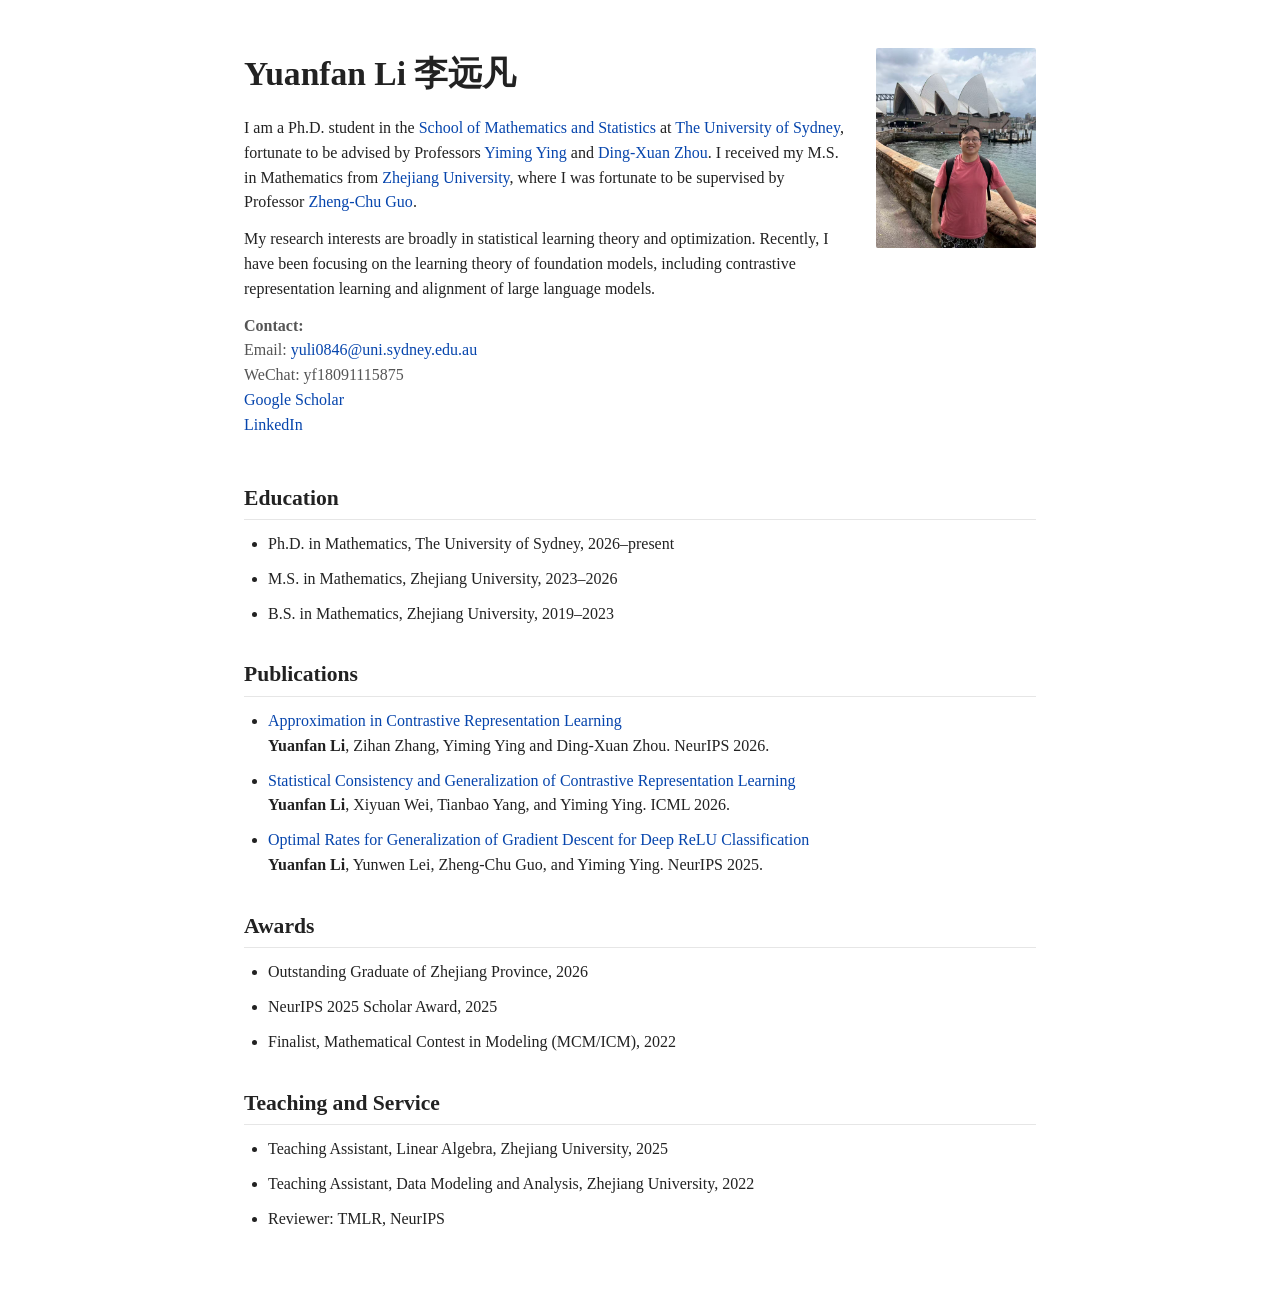
==== index.html @ 75a08244 "Add MCM finalist award" ====
<!doctype html>
<html lang="zh-CN">
<head>
  <meta charset="utf-8" />
  <meta name="viewport" content="width=device-width, initial-scale=1" />
  <title>Yuanfan Li 李远凡</title>
  <meta name="description" content="Personal academic homepage of Yuanfan Li" />
  <link rel="stylesheet" href="style.css" />
</head>

<body>
  <main class="page">
    <header class="hero">
      <div>
        <h1>Yuanfan Li 李远凡</h1>

        <p>
          I am a Ph.D. student in the
          <a href="https://www.maths.usyd.edu.au/">School of Mathematics and Statistics</a>
          at
          <a href="https://www.sydney.edu.au/">The University of Sydney</a>, fortunate to be
          advised by Professors
          <a href="https://profiles.sydney.edu.au/yiming.ying">Yiming Ying</a>
          and
          <a href="https://profiles.sydney.edu.au/dingxuan.zhou">Ding-Xuan Zhou</a>.
          I received my M.S. in Mathematics from
          <a href="https://www.zju.edu.cn/english/">Zhejiang University</a>,
          where I was fortunate to be supervised by Professor
          <a href="https://person.zju.edu.cn/en/zhengchuguo">Zheng-Chu Guo</a>.
        </p>

        <p>
          My research interests are broadly in statistical learning theory and optimization.
          Recently, I have been focusing on the learning theory of foundation models,
          including contrastive representation learning and alignment of large language models.
        </p>

        <p class="contact">
          <strong>Contact:</strong><br />
          Email:
          <a href="mailto:yuli0846@uni.sydney.edu.au">yuli0846@uni.sydney.edu.au</a><br />
          WeChat: yf18091115875<br />
          <a href="https://scholar.google.com/citations?user=XxHOIxkAAAAJ">Google Scholar</a><br />
          <a href="https://www.linkedin.com/in/yuanfan-li-424999355/">LinkedIn</a>
        </p>
      </div>

      <img class="avatar" src="profile_new.jpg" alt="Yuanfan Li" />
    </header>

    <section>
      <h2>Education</h2>
      <ul>
        <li>Ph.D. in Mathematics, The University of Sydney, 2026–present</li>
        <li>M.S. in Mathematics, Zhejiang University, 2023–2026</li>
        <li>B.S. in Mathematics, Zhejiang University, 2019–2023</li>
      </ul>
    </section>

    <section>
      <h2>Publications</h2>
      <ul>

        <li>
          <a href="https://arxiv.org/pdf/2610.15388">
            Approximation in Contrastive Representation Learning
          </a><br />
          <strong>Yuanfan Li</strong>, Zihan Zhang, Yiming Ying and Ding-Xuan Zhou.
          NeurIPS 2026.
        </li>
        
        <li>
          <a href="https://arxiv.org/abs/2605.02116">
            Statistical Consistency and Generalization of Contrastive Representation Learning
          </a><br />
          <strong>Yuanfan Li</strong>, Xiyuan Wei, Tianbao Yang, and Yiming Ying.
          ICML 2026.
        </li>

        <li>
          <a href="https://arxiv.org/abs/2510.02779">
            Optimal Rates for Generalization of Gradient Descent for Deep ReLU Classification
          </a><br />
          <strong>Yuanfan Li</strong>, Yunwen Lei, Zheng-Chu Guo, and Yiming Ying.
          NeurIPS 2025.
        </li>
      </ul>
    </section>

    <section>
  <h2>Awards</h2>
  <ul>
    <li>Outstanding Graduate of Zhejiang Province, 2026</li>
    <li>NeurIPS 2025 Scholar Award, 2025</li>
    <li>Finalist, Mathematical Contest in Modeling (MCM/ICM), 2022</li>
  </ul>
</section>

    <section>
      <h2>Teaching and Service</h2>
      <ul>
        <li>Teaching Assistant, Linear Algebra, Zhejiang University, 2025</li>
        <li>Teaching Assistant, Data Modeling and Analysis, Zhejiang University, 2022</li>
        <li>Reviewer: TMLR, NeurIPS</li>
      </ul>
    </section>
  </main>
</body>
</html>
---- style.css ----
:root {
  --text: #222;
  --muted: #555;
  --link: #0645ad;
  --border: #e6e6e6;
}

* {
  box-sizing: border-box;
}

body {
  margin: 0;
  color: var(--text);
  font-family: Georgia, "Times New Roman", "Noto Serif SC", serif;
  line-height: 1.55;
  background: #fff;
}

.page {
  max-width: 840px;
  margin: 48px auto 80px;
  padding: 0 24px;
}

.hero {
  display: grid;
  grid-template-columns: 1fr 160px;
  gap: 28px;
  align-items: start;
}

h1 {
  margin: 0 0 16px;
  font-size: 2.1rem;
}

h2 {
  margin: 32px 0 12px;
  padding-bottom: 4px;
  border-bottom: 1px solid var(--border);
  font-size: 1.35rem;
}

p {
  margin: 0 0 12px;
}

ul {
  margin-top: 8px;
  padding-left: 24px;
}

li {
  margin: 10px 0;
}

a {
  color: var(--link);
  text-decoration: none;
}

a:hover {
  text-decoration: underline;
}

.contact {
  color: var(--muted);
}

.avatar {
  width: 160px;
  height: 200px;
  object-fit: cover;
  border-radius: 2px;
}

@media (max-width: 640px) {
  .hero {
    grid-template-columns: 1fr;
  }

  .avatar {
    width: 140px;
    height: 175px;
  }
}
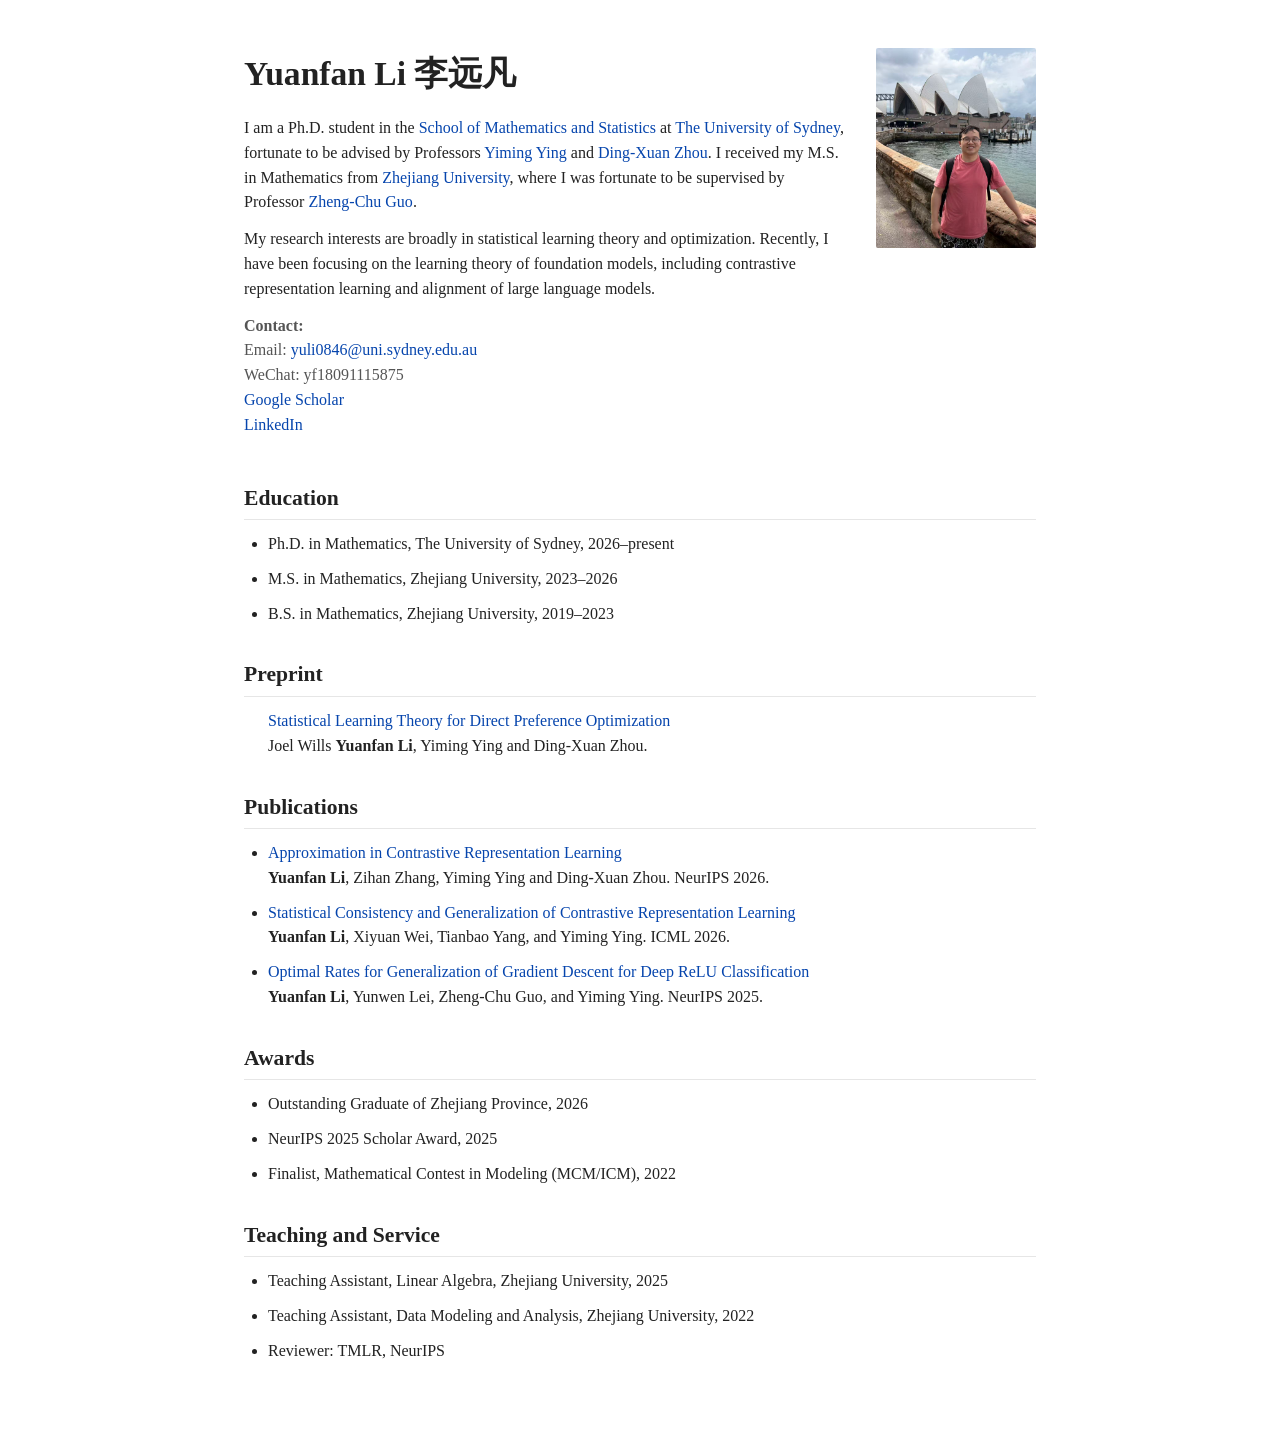
==== commit 6f7e3a02: "Add preprint section with publication details" ====
--- a/index.html
+++ b/index.html
@@ -56,7 +56,18 @@
         <li>B.S. in Mathematics, Zhejiang University, 2019–2023</li>
       </ul>
     </section>
+    
+    <section>
+      <h2>Preprint</h2>
+      <ul>
+    <a href="https://arxiv.org/pdf/2610.25856">
+           Statistical Learning Theory for Direct Preference Optimization
+          </a><br />
+          Joel Wills <strong>Yuanfan Li</strong>, Yiming Ying and Ding-Xuan Zhou.
+      </ul>
+    </section>
 
+    
     <section>
       <h2>Publications</h2>
       <ul>
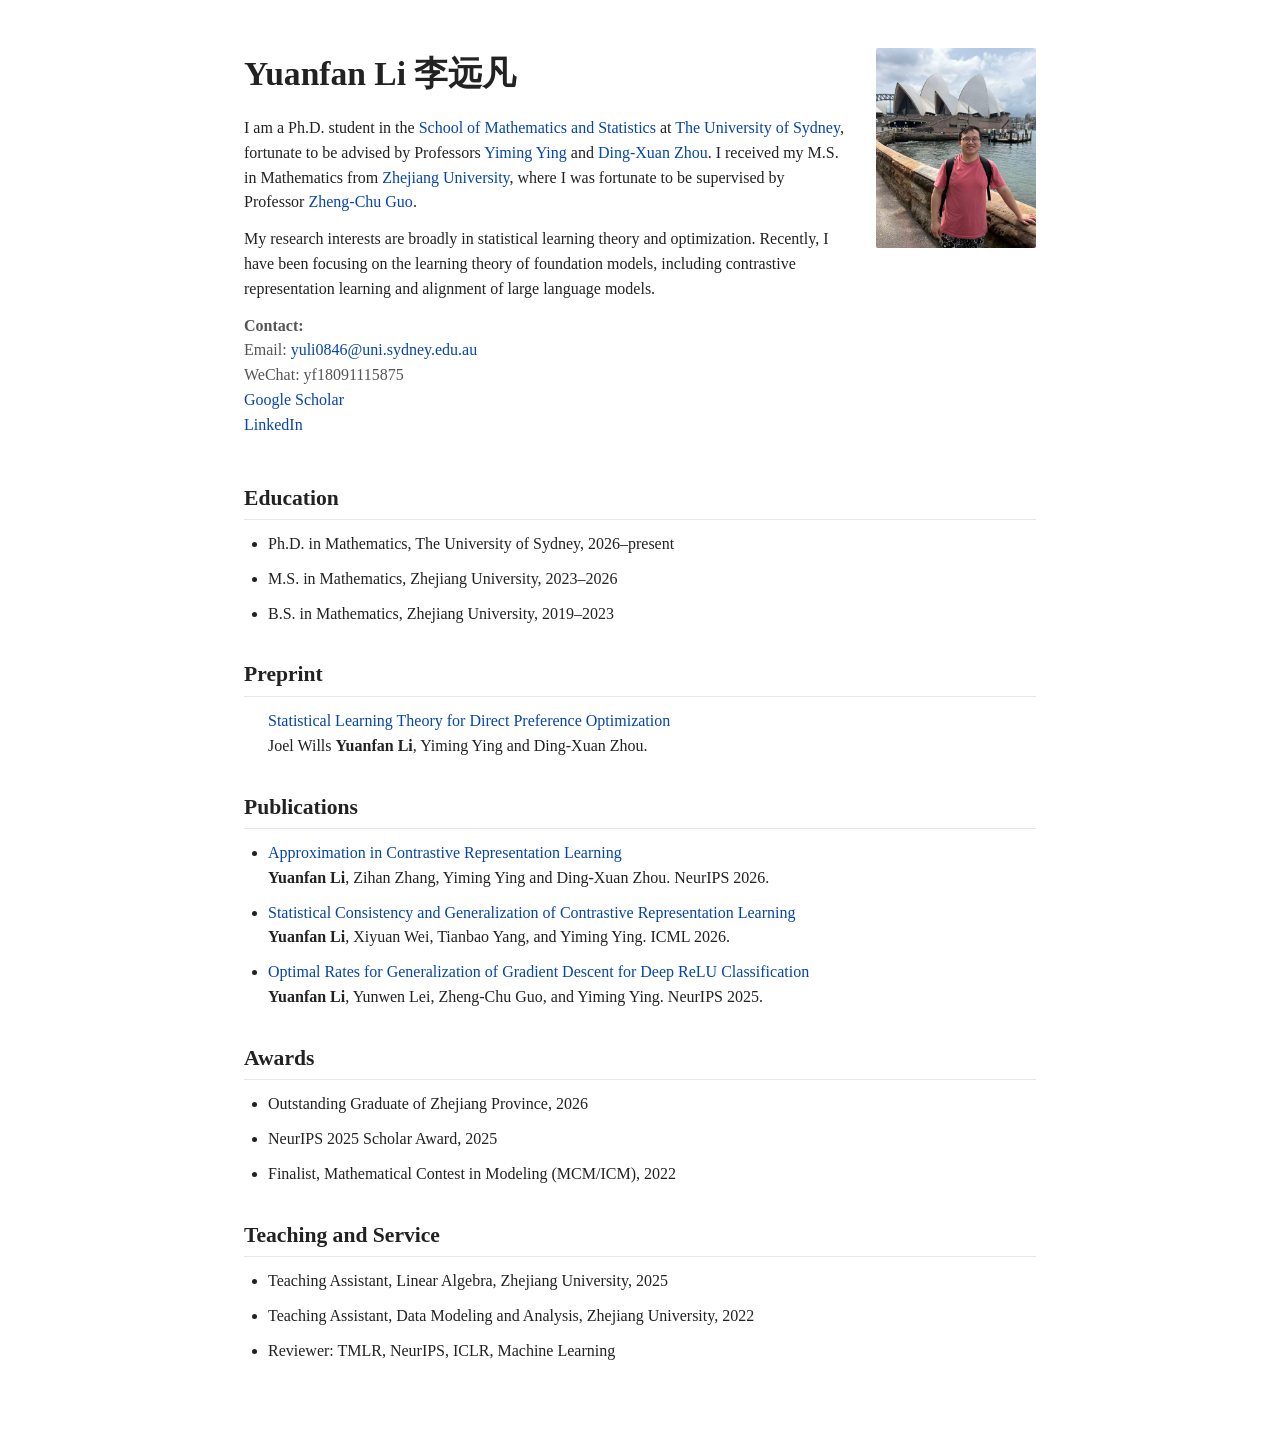
==== commit 8a42ac45: "Update reviewer list in index.html" ====
--- a/index.html
+++ b/index.html
@@ -112,7 +112,7 @@
       <ul>
         <li>Teaching Assistant, Linear Algebra, Zhejiang University, 2025</li>
         <li>Teaching Assistant, Data Modeling and Analysis, Zhejiang University, 2022</li>
-        <li>Reviewer: TMLR, NeurIPS</li>
+        <li>Reviewer: TMLR, NeurIPS, ICLR, Machine Learning</li>
       </ul>
     </section>
   </main>
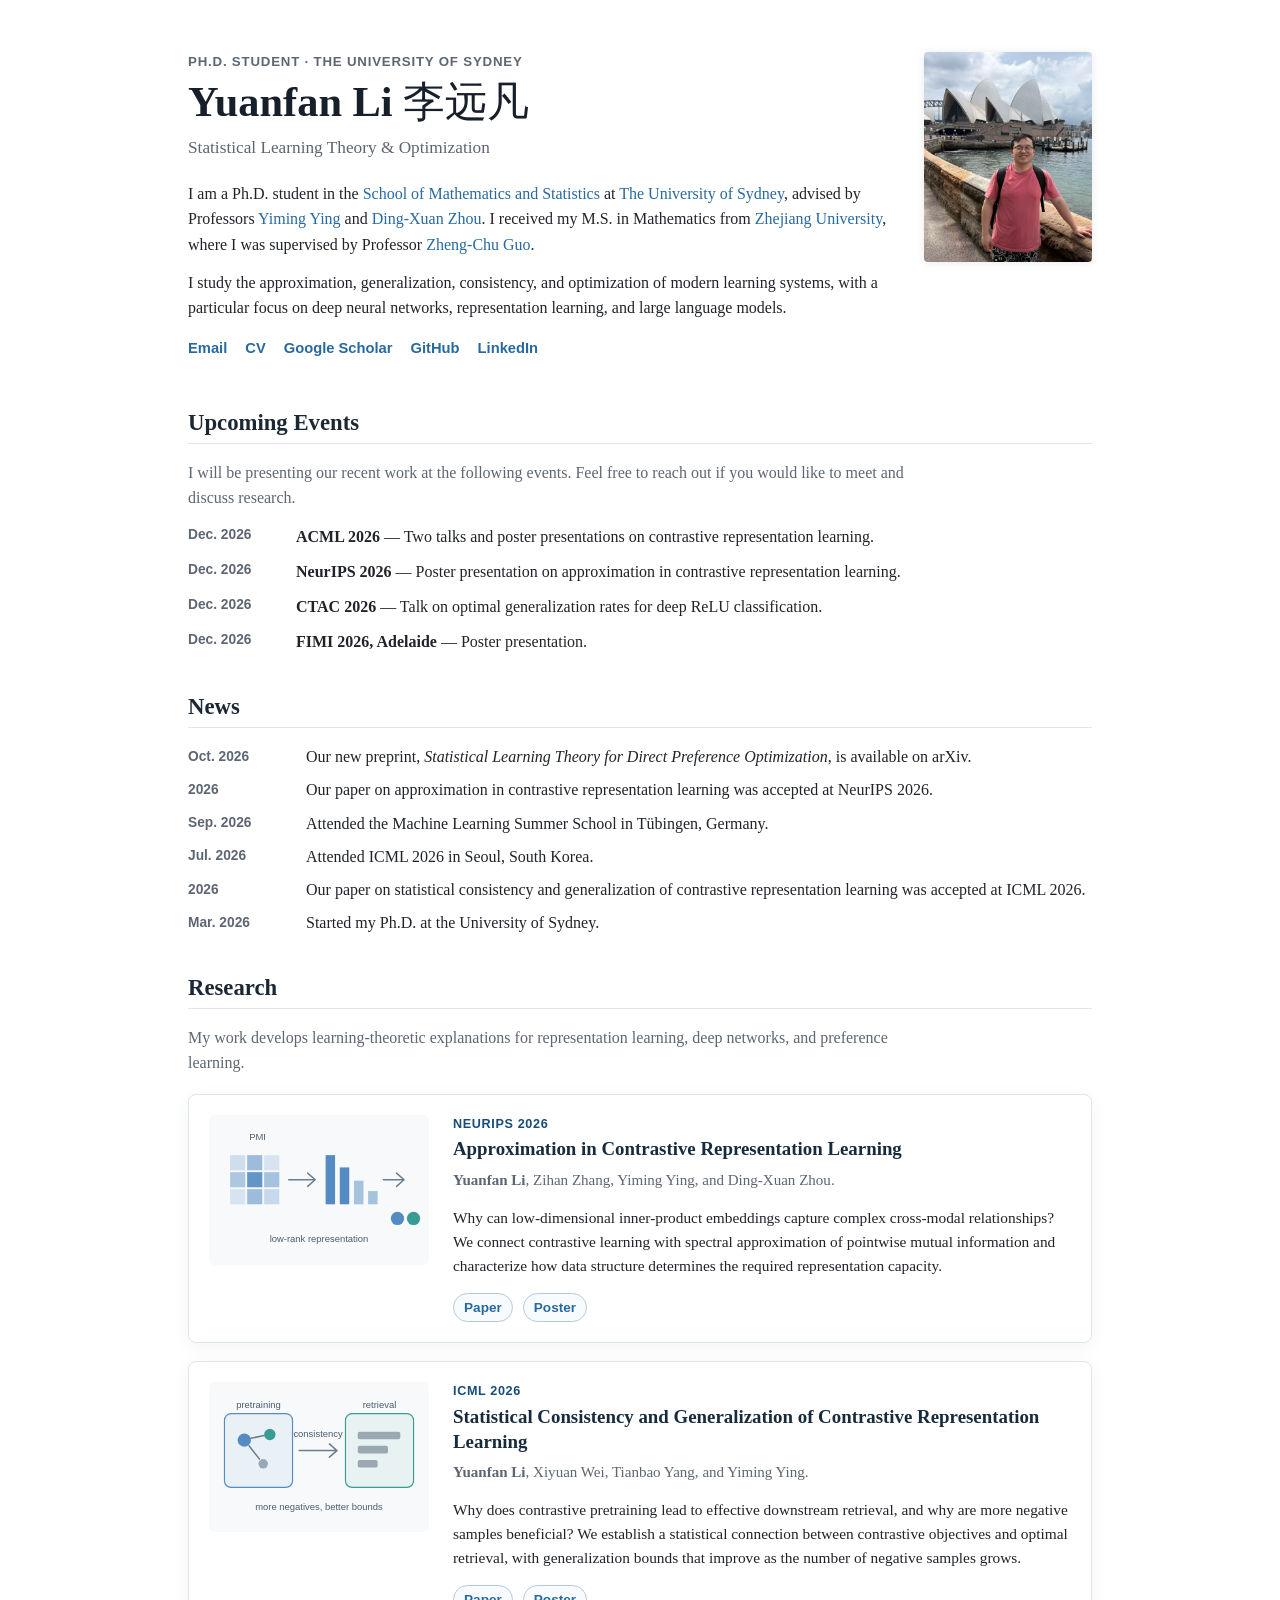
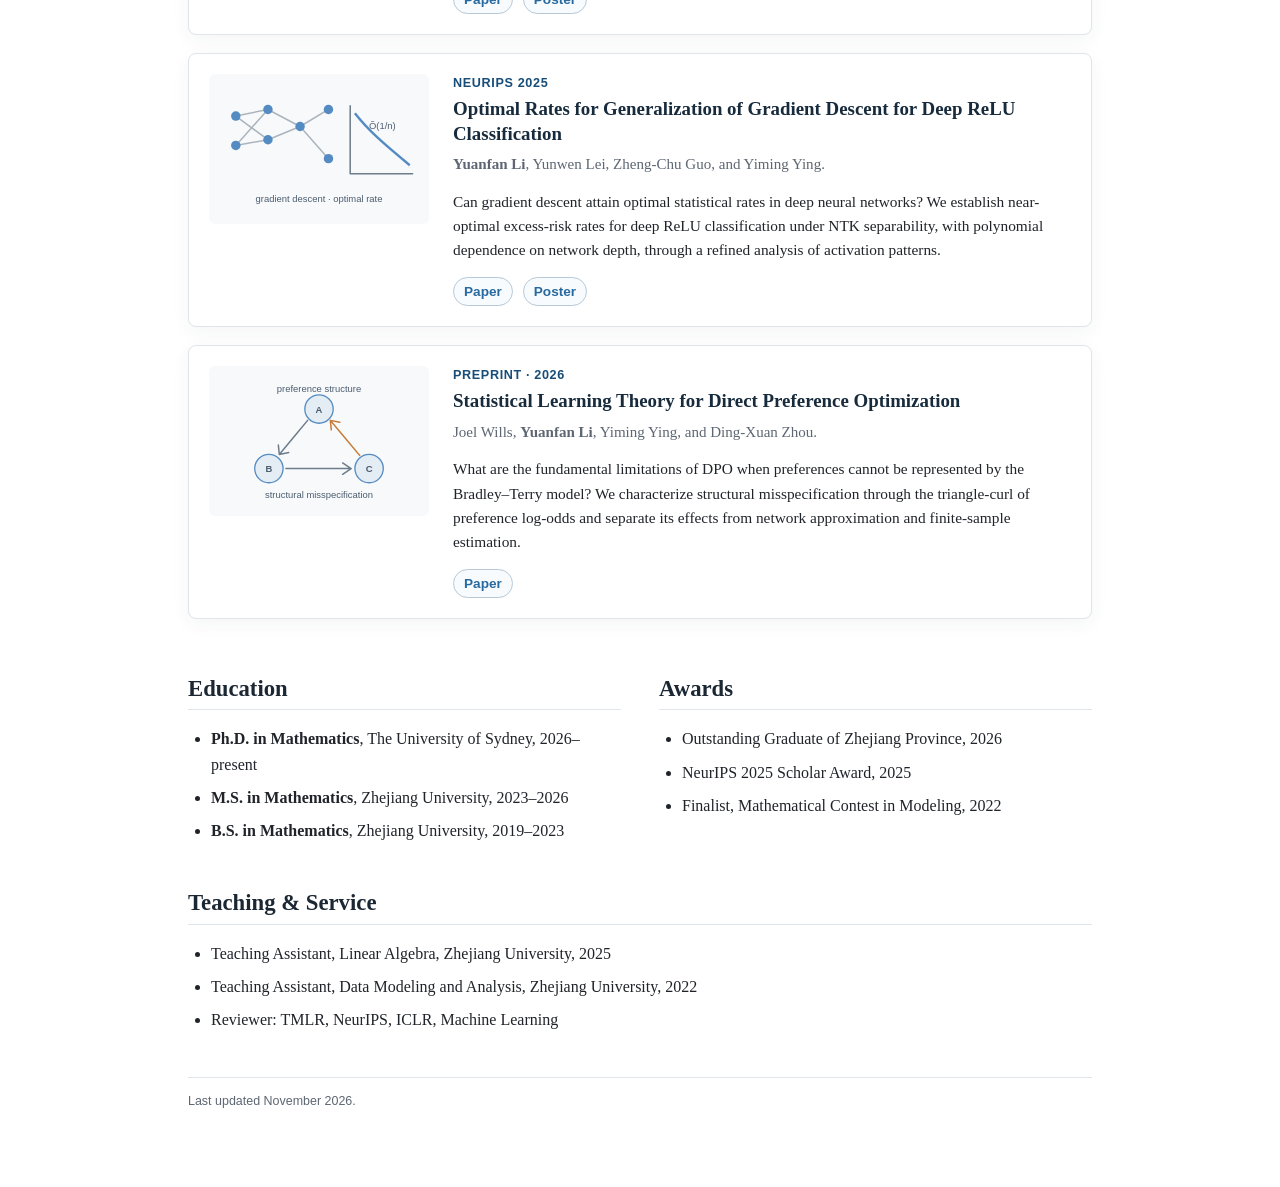
==== commit 4f1ce481: "Expand homepage with research highlights and posters" ====
--- a/index.html
+++ b/index.html
@@ -1,120 +1,285 @@
 <!doctype html>
-<html lang="zh-CN">
+<html lang="en">
 <head>
   <meta charset="utf-8" />
   <meta name="viewport" content="width=device-width, initial-scale=1" />
   <title>Yuanfan Li 李远凡</title>
-  <meta name="description" content="Personal academic homepage of Yuanfan Li" />
+  <meta
+    name="description"
+    content="Yuanfan Li is a Ph.D. student at the University of Sydney working on statistical learning theory and optimization."
+  />
   <link rel="stylesheet" href="style.css" />
 </head>
 
 <body>
   <main class="page">
     <header class="hero">
-      <div>
-        <h1>Yuanfan Li 李远凡</h1>
+      <div class="hero-copy">
+        <p class="eyebrow">Ph.D. Student · The University of Sydney</p>
+        <h1>Yuanfan Li <span lang="zh-CN">李远凡</span></h1>
+        <p class="research-line">Statistical Learning Theory &amp; Optimization</p>
 
         <p>
           I am a Ph.D. student in the
           <a href="https://www.maths.usyd.edu.au/">School of Mathematics and Statistics</a>
           at
-          <a href="https://www.sydney.edu.au/">The University of Sydney</a>, fortunate to be
-          advised by Professors
+          <a href="https://www.sydney.edu.au/">The University of Sydney</a>, advised by
+          Professors
           <a href="https://profiles.sydney.edu.au/yiming.ying">Yiming Ying</a>
           and
           <a href="https://profiles.sydney.edu.au/dingxuan.zhou">Ding-Xuan Zhou</a>.
           I received my M.S. in Mathematics from
-          <a href="https://www.zju.edu.cn/english/">Zhejiang University</a>,
-          where I was fortunate to be supervised by Professor
+          <a href="https://www.zju.edu.cn/english/">Zhejiang University</a>, where I was
+          supervised by Professor
           <a href="https://person.zju.edu.cn/en/zhengchuguo">Zheng-Chu Guo</a>.
         </p>
 
         <p>
-          My research interests are broadly in statistical learning theory and optimization.
-          Recently, I have been focusing on the learning theory of foundation models,
-          including contrastive representation learning and alignment of large language models.
+          I study the approximation, generalization, consistency, and optimization of
+          modern learning systems, with a particular focus on deep neural networks,
+          representation learning, and large language models.
         </p>
 
-        <p class="contact">
-          <strong>Contact:</strong><br />
-          Email:
-          <a href="mailto:yuli0846@uni.sydney.edu.au">yuli0846@uni.sydney.edu.au</a><br />
-          WeChat: yf18091115875<br />
-          <a href="https://scholar.google.com/citations?user=XxHOIxkAAAAJ">Google Scholar</a><br />
+        <nav class="profile-links" aria-label="Profile links">
+          <a href="mailto:yuli0846@uni.sydney.edu.au">Email</a>
+          <a href="assets/CV_Yuanfan_Li.pdf">CV</a>
+          <a href="https://scholar.google.com/citations?user=XxHOIxkAAAAJ">Google Scholar</a>
+          <a href="https://github.com/YuanfanLi2233">GitHub</a>
           <a href="https://www.linkedin.com/in/yuanfan-li-424999355/">LinkedIn</a>
-        </p>
+        </nav>
       </div>
 
-      <img class="avatar" src="profile_new.jpg" alt="Yuanfan Li" />
+      <img class="avatar" src="profile_new.jpg" alt="Portrait of Yuanfan Li" />
     </header>
 
     <section>
-      <h2>Education</h2>
-      <ul>
-        <li>Ph.D. in Mathematics, The University of Sydney, 2026–present</li>
-        <li>M.S. in Mathematics, Zhejiang University, 2023–2026</li>
-        <li>B.S. in Mathematics, Zhejiang University, 2019–2023</li>
+      <h2>Upcoming Events</h2>
+      <p class="section-intro">
+        I will be presenting our recent work at the following events. Feel free to reach
+        out if you would like to meet and discuss research.
+      </p>
+      <ul class="event-list">
+        <li>
+          <span class="event-date">Dec. 2026</span>
+          <span><strong>ACML 2026</strong> — Two talks and poster presentations on contrastive representation learning.</span>
+        </li>
+        <li>
+          <span class="event-date">Dec. 2026</span>
+          <span><strong>NeurIPS 2026</strong> — Poster presentation on approximation in contrastive representation learning.</span>
+        </li>
+        <li>
+          <span class="event-date">Dec. 2026</span>
+          <span><strong>CTAC 2026</strong> — Talk on optimal generalization rates for deep ReLU classification.</span>
+        </li>
+        <li>
+          <span class="event-date">Dec. 2026</span>
+          <span><strong>FIMI 2026, Adelaide</strong> — Poster presentation.</span>
+        </li>
       </ul>
     </section>
-    
-    <section>
-      <h2>Preprint</h2>
-      <ul>
-    <a href="https://arxiv.org/pdf/2610.25856">
-           Statistical Learning Theory for Direct Preference Optimization
-          </a><br />
-          Joel Wills <strong>Yuanfan Li</strong>, Yiming Ying and Ding-Xuan Zhou.
+
+    <section>
+      <h2>News</h2>
+      <ul class="news-list">
+        <li><span>Oct. 2026</span> Our new preprint, <em>Statistical Learning Theory for Direct Preference Optimization</em>, is available on arXiv.</li>
+        <li><span>2026</span> Our paper on approximation in contrastive representation learning was accepted at NeurIPS 2026.</li>
+        <li><span>Sep. 2026</span> Attended the Machine Learning Summer School in Tübingen, Germany.</li>
+        <li><span>Jul. 2026</span> Attended ICML 2026 in Seoul, South Korea.</li>
+        <li><span>2026</span> Our paper on statistical consistency and generalization of contrastive representation learning was accepted at ICML 2026.</li>
+        <li><span>Mar. 2026</span> Started my Ph.D. at the University of Sydney.</li>
       </ul>
     </section>
 
-    
-    <section>
-      <h2>Publications</h2>
-      <ul>
-
-        <li>
-          <a href="https://arxiv.org/pdf/2610.15388">
-            Approximation in Contrastive Representation Learning
-          </a><br />
-          <strong>Yuanfan Li</strong>, Zihan Zhang, Yiming Ying and Ding-Xuan Zhou.
-          NeurIPS 2026.
-        </li>
-        
-        <li>
-          <a href="https://arxiv.org/abs/2605.02116">
-            Statistical Consistency and Generalization of Contrastive Representation Learning
-          </a><br />
-          <strong>Yuanfan Li</strong>, Xiyuan Wei, Tianbao Yang, and Yiming Ying.
-          ICML 2026.
-        </li>
-
-        <li>
-          <a href="https://arxiv.org/abs/2510.02779">
-            Optimal Rates for Generalization of Gradient Descent for Deep ReLU Classification
-          </a><br />
-          <strong>Yuanfan Li</strong>, Yunwen Lei, Zheng-Chu Guo, and Yiming Ying.
-          NeurIPS 2025.
-        </li>
-      </ul>
-    </section>
-
-    <section>
-  <h2>Awards</h2>
-  <ul>
-    <li>Outstanding Graduate of Zhejiang Province, 2026</li>
-    <li>NeurIPS 2025 Scholar Award, 2025</li>
-    <li>Finalist, Mathematical Contest in Modeling (MCM/ICM), 2022</li>
-  </ul>
-</section>
-
-    <section>
-      <h2>Teaching and Service</h2>
+    <section>
+      <h2>Research</h2>
+      <p class="section-intro">
+        My work develops learning-theoretic explanations for representation learning,
+        deep networks, and preference learning.
+      </p>
+
+      <article class="work-card">
+        <div class="work-figure" aria-hidden="true">
+          <svg viewBox="0 0 220 140">
+            <text x="45" y="18" text-anchor="middle">PMI</text>
+            <g class="heatmap">
+              <rect x="16" y="34" width="16" height="16" opacity=".25" />
+              <rect x="34" y="34" width="16" height="16" opacity=".55" />
+              <rect x="52" y="34" width="16" height="16" opacity=".2" />
+              <rect x="16" y="52" width="16" height="16" opacity=".45" />
+              <rect x="34" y="52" width="16" height="16" opacity=".9" />
+              <rect x="52" y="52" width="16" height="16" opacity=".5" />
+              <rect x="16" y="70" width="16" height="16" opacity=".2" />
+              <rect x="34" y="70" width="16" height="16" opacity=".55" />
+              <rect x="52" y="70" width="16" height="16" opacity=".3" />
+            </g>
+            <path class="arrow" d="M78 60H106m-8-7 8 7-8 7" />
+            <g class="spectrum">
+              <rect x="117" y="34" width="10" height="52" />
+              <rect x="132" y="47" width="10" height="39" />
+              <rect x="147" y="61" width="10" height="25" />
+              <rect x="162" y="72" width="10" height="14" />
+            </g>
+            <path class="arrow" d="M178 60h22m-8-7 8 7-8 7" />
+            <circle class="node node-a" cx="193" cy="101" r="7" />
+            <circle class="node node-b" cx="210" cy="101" r="7" />
+            <text x="110" y="126" text-anchor="middle">low-rank representation</text>
+          </svg>
+        </div>
+        <div class="work-body">
+          <p class="venue">NeurIPS 2026</p>
+          <h3>Approximation in Contrastive Representation Learning</h3>
+          <p class="authors"><strong>Yuanfan Li</strong>, Zihan Zhang, Yiming Ying, and Ding-Xuan Zhou.</p>
+          <p>
+            Why can low-dimensional inner-product embeddings capture complex cross-modal
+            relationships? We connect contrastive learning with spectral approximation of
+            pointwise mutual information and characterize how data structure determines
+            the required representation capacity.
+          </p>
+          <p class="resource-links">
+            <a href="https://arxiv.org/abs/2610.15388">Paper</a>
+            <a href="assets/posters/crl-approximation.pdf">Poster</a>
+          </p>
+        </div>
+      </article>
+
+      <article class="work-card">
+        <div class="work-figure" aria-hidden="true">
+          <svg viewBox="0 0 220 140">
+            <rect class="panel panel-blue" x="10" y="24" width="72" height="78" rx="7" />
+            <rect class="panel panel-green" x="138" y="24" width="72" height="78" rx="7" />
+            <text x="46" y="18" text-anchor="middle">pretraining</text>
+            <circle class="node node-a" cx="31" cy="52" r="7" />
+            <circle class="node node-b" cx="58" cy="46" r="6" />
+            <circle class="node node-muted" cx="51" cy="77" r="5" />
+            <path class="connection" d="M38 50 52 47M36 58 47 72" />
+            <path class="arrow" d="M89 63h40m-8-7 8 7-8 7" />
+            <text x="109" y="49" text-anchor="middle">consistency</text>
+            <text x="174" y="18" text-anchor="middle">retrieval</text>
+            <rect class="bar bar-primary" x="151" y="43" width="45" height="8" rx="2" />
+            <rect class="bar" x="151" y="58" width="32" height="8" rx="2" />
+            <rect class="bar" x="151" y="73" width="21" height="8" rx="2" />
+            <text x="110" y="126" text-anchor="middle">more negatives, better bounds</text>
+          </svg>
+        </div>
+        <div class="work-body">
+          <p class="venue">ICML 2026</p>
+          <h3>Statistical Consistency and Generalization of Contrastive Representation Learning</h3>
+          <p class="authors"><strong>Yuanfan Li</strong>, Xiyuan Wei, Tianbao Yang, and Yiming Ying.</p>
+          <p>
+            Why does contrastive pretraining lead to effective downstream retrieval, and
+            why are more negative samples beneficial? We establish a statistical connection
+            between contrastive objectives and optimal retrieval, with generalization bounds
+            that improve as the number of negative samples grows.
+          </p>
+          <p class="resource-links">
+            <a href="https://arxiv.org/abs/2605.02116">Paper</a>
+            <a href="assets/posters/crl-consistency.pdf">Poster</a>
+          </p>
+        </div>
+      </article>
+
+      <article class="work-card">
+        <div class="work-figure" aria-hidden="true">
+          <svg viewBox="0 0 220 140">
+            <g class="network-lines">
+              <path d="M22 35 56 28M22 35l34 25M22 66l34-38M22 66l34-6M56 28l34 18M56 60l34-14M90 46l30-18M90 46l30 34" />
+            </g>
+            <g>
+              <circle class="node node-a" cx="22" cy="35" r="5" />
+              <circle class="node node-a" cx="22" cy="66" r="5" />
+              <circle class="node node-a" cx="56" cy="28" r="5" />
+              <circle class="node node-a" cx="56" cy="60" r="5" />
+              <circle class="node node-a" cx="90" cy="46" r="5" />
+              <circle class="node node-a" cx="120" cy="28" r="5" />
+              <circle class="node node-a" cx="120" cy="80" r="5" />
+            </g>
+            <path class="axis" d="M143 24v72h66" />
+            <path class="rate-curve" d="M148 32c14 18 30 32 58 55" />
+            <text x="177" y="49" text-anchor="middle">Õ(1/n)</text>
+            <text x="110" y="126" text-anchor="middle">gradient descent · optimal rate</text>
+          </svg>
+        </div>
+        <div class="work-body">
+          <p class="venue">NeurIPS 2025</p>
+          <h3>Optimal Rates for Generalization of Gradient Descent for Deep ReLU Classification</h3>
+          <p class="authors"><strong>Yuanfan Li</strong>, Yunwen Lei, Zheng-Chu Guo, and Yiming Ying.</p>
+          <p>
+            Can gradient descent attain optimal statistical rates in deep neural networks?
+            We establish near-optimal excess-risk rates for deep ReLU classification under
+            NTK separability, with polynomial dependence on network depth, through a refined
+            analysis of activation patterns.
+          </p>
+          <p class="resource-links">
+            <a href="https://arxiv.org/abs/2510.02779">Paper</a>
+            <a href="assets/posters/deep-relu.pdf">Poster</a>
+          </p>
+        </div>
+      </article>
+
+      <article class="work-card">
+        <div class="work-figure" aria-hidden="true">
+          <svg viewBox="0 0 220 140">
+            <text x="110" y="18" text-anchor="middle">preference structure</text>
+            <circle class="preference-node" cx="110" cy="36" r="15" />
+            <circle class="preference-node" cx="57" cy="99" r="15" />
+            <circle class="preference-node" cx="163" cy="99" r="15" />
+            <text class="node-label" x="110" y="40" text-anchor="middle">A</text>
+            <text class="node-label" x="57" y="103" text-anchor="middle">B</text>
+            <text class="node-label" x="163" y="103" text-anchor="middle">C</text>
+            <path class="cycle-arrow" d="M98 48 68 84m-1-10 1 10 10-2" />
+            <path class="cycle-arrow" d="M75 99h69m-9-6 9 6-9 6" />
+            <path class="cycle-arrow accent" d="M153 85 122 48m1 10-1-10 10 2" />
+            <text x="110" y="130" text-anchor="middle">structural misspecification</text>
+          </svg>
+        </div>
+        <div class="work-body">
+          <p class="venue">Preprint · 2026</p>
+          <h3>Statistical Learning Theory for Direct Preference Optimization</h3>
+          <p class="authors">Joel Wills, <strong>Yuanfan Li</strong>, Yiming Ying, and Ding-Xuan Zhou.</p>
+          <p>
+            What are the fundamental limitations of DPO when preferences cannot be represented
+            by the Bradley–Terry model? We characterize structural misspecification through the
+            triangle-curl of preference log-odds and separate its effects from network
+            approximation and finite-sample estimation.
+          </p>
+          <p class="resource-links">
+            <a href="https://arxiv.org/abs/2610.25856">Paper</a>
+          </p>
+        </div>
+      </article>
+    </section>
+
+    <section class="details-grid">
+      <div>
+        <h2>Education</h2>
+        <ul>
+          <li><strong>Ph.D. in Mathematics</strong>, The University of Sydney, 2026–present</li>
+          <li><strong>M.S. in Mathematics</strong>, Zhejiang University, 2023–2026</li>
+          <li><strong>B.S. in Mathematics</strong>, Zhejiang University, 2019–2023</li>
+        </ul>
+      </div>
+      <div>
+        <h2>Awards</h2>
+        <ul>
+          <li>Outstanding Graduate of Zhejiang Province, 2026</li>
+          <li>NeurIPS 2025 Scholar Award, 2025</li>
+          <li>Finalist, Mathematical Contest in Modeling, 2022</li>
+        </ul>
+      </div>
+    </section>
+
+    <section>
+      <h2>Teaching &amp; Service</h2>
       <ul>
         <li>Teaching Assistant, Linear Algebra, Zhejiang University, 2025</li>
         <li>Teaching Assistant, Data Modeling and Analysis, Zhejiang University, 2022</li>
         <li>Reviewer: TMLR, NeurIPS, ICLR, Machine Learning</li>
       </ul>
     </section>
+
+    <footer>
+      <p>Last updated November 2026.</p>
+    </footer>
   </main>
 </body>
 </html>
--- a/style.css
+++ b/style.css
@@ -1,58 +1,99 @@
 :root {
-  --text: #222;
-  --muted: #555;
-  --link: #0645ad;
-  --border: #e6e6e6;
+  --text: #20242a;
+  --muted: #5d6672;
+  --link: #28699f;
+  --link-dark: #174d78;
+  --border: #dfe5ea;
+  --surface: #f7f9fb;
+  --blue: #548bc2;
+  --green: #399c92;
+  --orange: #c77a35;
 }
 
 * {
   box-sizing: border-box;
+}
+
+html {
+  scroll-behavior: smooth;
 }
 
 body {
   margin: 0;
   color: var(--text);
   font-family: Georgia, "Times New Roman", "Noto Serif SC", serif;
-  line-height: 1.55;
+  line-height: 1.58;
   background: #fff;
 }
 
 .page {
-  max-width: 840px;
-  margin: 48px auto 80px;
-  padding: 0 24px;
+  max-width: 960px;
+  margin: 52px auto 76px;
+  padding: 0 28px;
 }
 
 .hero {
   display: grid;
-  grid-template-columns: 1fr 160px;
-  gap: 28px;
+  grid-template-columns: minmax(0, 1fr) 168px;
+  gap: 34px;
   align-items: start;
+  padding-bottom: 10px;
+}
+
+.eyebrow {
+  margin: 0 0 5px;
+  color: var(--muted);
+  font-family: Arial, Helvetica, sans-serif;
+  font-size: 0.83rem;
+  font-weight: 700;
+  letter-spacing: 0.06em;
+  text-transform: uppercase;
 }
 
 h1 {
-  margin: 0 0 16px;
-  font-size: 2.1rem;
+  margin: 0;
+  color: #17202a;
+  font-size: clamp(2rem, 5vw, 2.65rem);
+  line-height: 1.15;
+}
+
+h1 span {
+  font-weight: 500;
+}
+
+.research-line {
+  margin: 7px 0 20px;
+  color: var(--muted);
+  font-size: 1.08rem;
 }
 
 h2 {
-  margin: 32px 0 12px;
-  padding-bottom: 4px;
+  margin: 38px 0 16px;
+  padding-bottom: 6px;
   border-bottom: 1px solid var(--border);
-  font-size: 1.35rem;
+  color: #1b2733;
+  font-size: 1.42rem;
+  line-height: 1.25;
+}
+
+h3 {
+  margin: 2px 0 7px;
+  color: #172b3d;
+  font-size: 1.18rem;
+  line-height: 1.3;
 }
 
 p {
-  margin: 0 0 12px;
+  margin: 0 0 13px;
 }
 
 ul {
-  margin-top: 8px;
-  padding-left: 24px;
+  margin: 8px 0 0;
+  padding-left: 23px;
 }
 
 li {
-  margin: 10px 0;
+  margin: 8px 0;
 }
 
 a {
@@ -60,28 +101,285 @@
   text-decoration: none;
 }
 
-a:hover {
+a:hover,
+a:focus-visible {
+  color: var(--link-dark);
   text-decoration: underline;
 }
 
-.contact {
-  color: var(--muted);
-}
-
 .avatar {
-  width: 160px;
-  height: 200px;
+  width: 168px;
+  height: 210px;
+  border-radius: 4px;
   object-fit: cover;
-  border-radius: 2px;
-}
-
-@media (max-width: 640px) {
+  box-shadow: 0 1px 8px rgb(28 45 62 / 10%);
+}
+
+.profile-links {
+  display: flex;
+  flex-wrap: wrap;
+  gap: 8px 18px;
+  margin-top: 17px;
+  font-family: Arial, Helvetica, sans-serif;
+  font-size: 0.92rem;
+  font-weight: 600;
+}
+
+.section-intro {
+  max-width: 760px;
+  color: var(--muted);
+}
+
+.event-list,
+.news-list {
+  padding: 0;
+  list-style: none;
+}
+
+.event-list li {
+  display: grid;
+  grid-template-columns: 96px minmax(0, 1fr);
+  gap: 12px;
+  margin: 10px 0;
+}
+
+.event-date,
+.news-list span {
+  color: var(--muted);
+  font-family: Arial, Helvetica, sans-serif;
+  font-size: 0.86rem;
+  font-weight: 600;
+}
+
+.news-list li {
+  position: relative;
+  padding-left: 118px;
+}
+
+.news-list span {
+  position: absolute;
+  left: 0;
+  top: 0.12em;
+  width: 104px;
+}
+
+.work-card {
+  display: grid;
+  grid-template-columns: 220px minmax(0, 1fr);
+  gap: 24px;
+  margin: 18px 0;
+  padding: 20px;
+  border: 1px solid var(--border);
+  border-radius: 8px;
+  background: #fff;
+  box-shadow: 0 5px 18px rgb(33 57 79 / 5%);
+}
+
+.work-figure {
+  display: grid;
+  align-items: center;
+  align-self: start;
+  min-height: 150px;
+  padding: 6px;
+  border-radius: 6px;
+  color: #4c5d6e;
+  background: var(--surface);
+}
+
+.work-figure svg {
+  display: block;
+  width: 100%;
+  height: auto;
+  overflow: visible;
+}
+
+.work-figure text {
+  fill: currentcolor;
+  font-family: Arial, Helvetica, sans-serif;
+  font-size: 10px;
+}
+
+.venue {
+  margin: 0 0 3px;
+  color: var(--link-dark);
+  font-family: Arial, Helvetica, sans-serif;
+  font-size: 0.79rem;
+  font-weight: 700;
+  letter-spacing: 0.05em;
+  text-transform: uppercase;
+}
+
+.authors {
+  color: var(--muted);
+  font-size: 0.94rem;
+}
+
+.work-body > p:not(.venue):not(.authors):not(.resource-links) {
+  font-size: 0.96rem;
+}
+
+.resource-links {
+  display: flex;
+  gap: 10px;
+  margin: 14px 0 0;
+  font-family: Arial, Helvetica, sans-serif;
+  font-size: 0.85rem;
+  font-weight: 700;
+}
+
+.resource-links a {
+  padding: 3px 10px;
+  border: 1px solid #b7c9d8;
+  border-radius: 999px;
+  background: #f7fbfe;
+}
+
+.resource-links a:hover,
+.resource-links a:focus-visible {
+  border-color: var(--link);
+  text-decoration: none;
+}
+
+.heatmap rect,
+.spectrum rect {
+  fill: var(--blue);
+}
+
+.spectrum rect:nth-child(n + 3) {
+  opacity: 0.5;
+}
+
+.arrow,
+.connection,
+.network-lines,
+.axis,
+.cycle-arrow {
+  fill: none;
+  stroke: #6e7d8b;
+  stroke-linecap: round;
+  stroke-linejoin: round;
+  stroke-width: 1.6;
+}
+
+.node-a,
+.bar-primary {
+  fill: var(--blue);
+}
+
+.node-b {
+  fill: var(--green);
+}
+
+.node-muted,
+.bar {
+  fill: #9aa8b4;
+}
+
+.panel {
+  stroke-width: 1.2;
+}
+
+.panel-blue {
+  fill: rgb(84 139 194 / 8%);
+  stroke: var(--blue);
+}
+
+.panel-green {
+  fill: rgb(57 156 146 / 8%);
+  stroke: var(--green);
+}
+
+.network-lines {
+  opacity: 0.55;
+}
+
+.rate-curve {
+  fill: none;
+  stroke: var(--blue);
+  stroke-width: 2.5;
+}
+
+.preference-node {
+  fill: rgb(84 139 194 / 11%);
+  stroke: var(--blue);
+  stroke-width: 1.4;
+}
+
+.node-label {
+  font-weight: 700;
+}
+
+.cycle-arrow.accent {
+  stroke: var(--orange);
+}
+
+.details-grid {
+  display: grid;
+  grid-template-columns: 1fr 1fr;
+  gap: 38px;
+}
+
+.details-grid h2 {
+  margin-top: 38px;
+}
+
+footer {
+  margin-top: 44px;
+  padding-top: 14px;
+  border-top: 1px solid var(--border);
+  color: var(--muted);
+  font-family: Arial, Helvetica, sans-serif;
+  font-size: 0.78rem;
+}
+
+@media (max-width: 720px) {
+  .page {
+    margin-top: 32px;
+    padding: 0 20px;
+  }
+
   .hero {
     grid-template-columns: 1fr;
   }
 
   .avatar {
-    width: 140px;
-    height: 175px;
-  }
-}
+    grid-row: 1;
+    width: 132px;
+    height: 165px;
+  }
+
+  .work-card {
+    grid-template-columns: 1fr;
+  }
+
+  .work-figure {
+    max-width: 260px;
+  }
+
+  .details-grid {
+    grid-template-columns: 1fr;
+    gap: 0;
+  }
+}
+
+@media (max-width: 480px) {
+  .event-list li {
+    grid-template-columns: 1fr;
+    gap: 0;
+  }
+
+  .news-list li {
+    padding-left: 0;
+  }
+
+  .news-list span {
+    position: static;
+    display: block;
+    width: auto;
+    margin-bottom: 2px;
+  }
+
+  .work-card {
+    padding: 16px;
+  }
+}
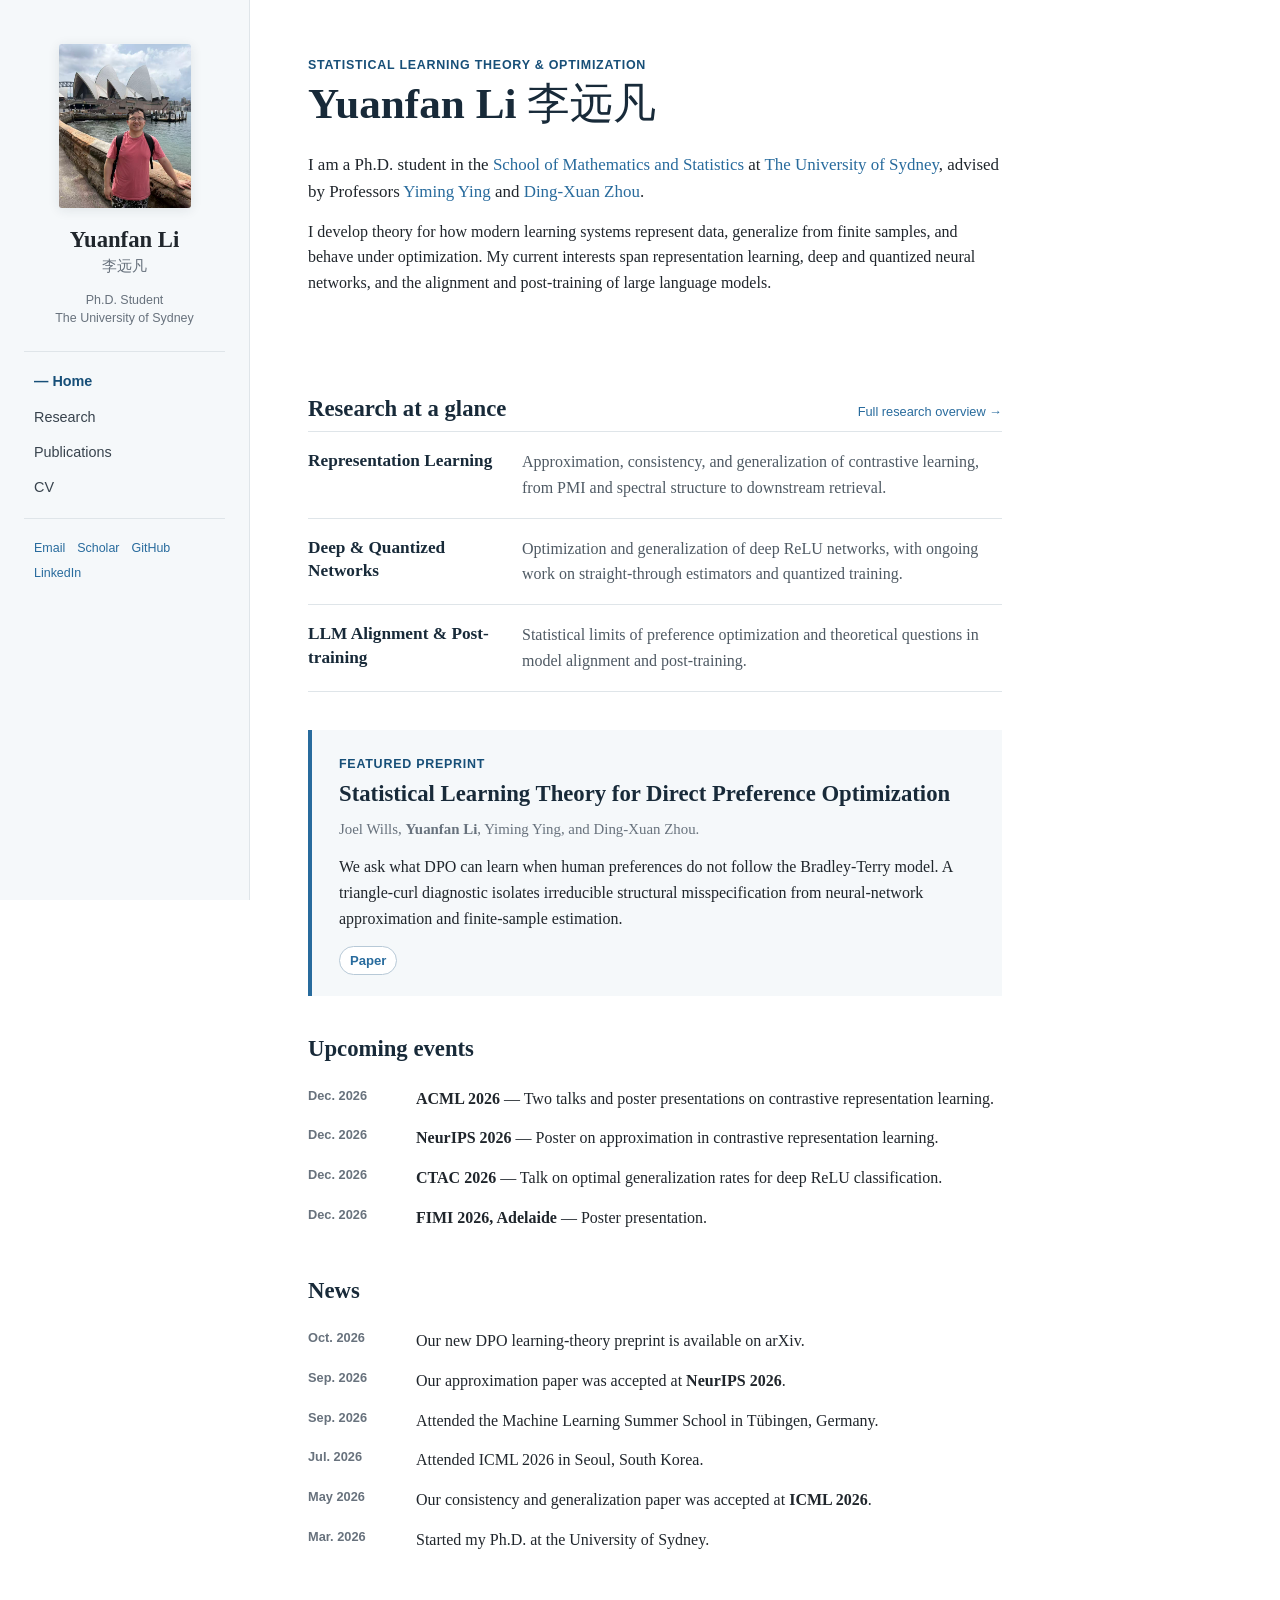
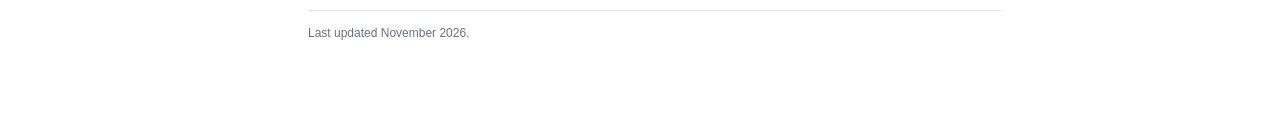
==== commit 3002c9e5: "Restructure homepage and expand research overview" ====
--- a/index.html
+++ b/index.html
@@ -4,282 +4,106 @@
   <meta charset="utf-8" />
   <meta name="viewport" content="width=device-width, initial-scale=1" />
   <title>Yuanfan Li 李远凡</title>
-  <meta
-    name="description"
-    content="Yuanfan Li is a Ph.D. student at the University of Sydney working on statistical learning theory and optimization."
-  />
+  <meta name="description" content="Yuanfan Li is a Ph.D. student at the University of Sydney working on statistical learning theory and optimization." />
   <link rel="stylesheet" href="style.css" />
 </head>
+<body>
+  <aside class="sidebar">
+    <a class="identity" href="index.html" aria-label="Yuanfan Li, home">
+      <img src="profile_new.jpg" alt="Portrait of Yuanfan Li" />
+      <span class="identity-name">Yuanfan Li</span>
+      <span lang="zh-CN">李远凡</span>
+    </a>
+    <p class="sidebar-role">Ph.D. Student<br />The University of Sydney</p>
+    <nav class="site-nav" aria-label="Main navigation">
+      <a class="active" aria-current="page" href="index.html">Home</a>
+      <a href="research.html">Research</a>
+      <a href="publications.html">Publications</a>
+      <a href="assets/CV_Yuanfan_Li.pdf">CV</a>
+    </nav>
+    <nav class="social-links" aria-label="Profile links">
+      <a href="mailto:yuli0846@uni.sydney.edu.au">Email</a>
+      <a href="https://scholar.google.com/citations?user=XxHOIxkAAAAJ">Scholar</a>
+      <a href="https://github.com/YuanfanLi2233">GitHub</a>
+      <a href="https://www.linkedin.com/in/yuanfan-li-424999355/">LinkedIn</a>
+    </nav>
+  </aside>
 
-<body>
-  <main class="page">
-    <header class="hero">
-      <div class="hero-copy">
-        <p class="eyebrow">Ph.D. Student · The University of Sydney</p>
-        <h1>Yuanfan Li <span lang="zh-CN">李远凡</span></h1>
-        <p class="research-line">Statistical Learning Theory &amp; Optimization</p>
-
-        <p>
-          I am a Ph.D. student in the
-          <a href="https://www.maths.usyd.edu.au/">School of Mathematics and Statistics</a>
-          at
-          <a href="https://www.sydney.edu.au/">The University of Sydney</a>, advised by
-          Professors
-          <a href="https://profiles.sydney.edu.au/yiming.ying">Yiming Ying</a>
-          and
-          <a href="https://profiles.sydney.edu.au/dingxuan.zhou">Ding-Xuan Zhou</a>.
-          I received my M.S. in Mathematics from
-          <a href="https://www.zju.edu.cn/english/">Zhejiang University</a>, where I was
-          supervised by Professor
-          <a href="https://person.zju.edu.cn/en/zhengchuguo">Zheng-Chu Guo</a>.
-        </p>
-
-        <p>
-          I study the approximation, generalization, consistency, and optimization of
-          modern learning systems, with a particular focus on deep neural networks,
-          representation learning, and large language models.
-        </p>
-
-        <nav class="profile-links" aria-label="Profile links">
-          <a href="mailto:yuli0846@uni.sydney.edu.au">Email</a>
-          <a href="assets/CV_Yuanfan_Li.pdf">CV</a>
-          <a href="https://scholar.google.com/citations?user=XxHOIxkAAAAJ">Google Scholar</a>
-          <a href="https://github.com/YuanfanLi2233">GitHub</a>
-          <a href="https://www.linkedin.com/in/yuanfan-li-424999355/">LinkedIn</a>
-        </nav>
-      </div>
-
-      <img class="avatar" src="profile_new.jpg" alt="Portrait of Yuanfan Li" />
+  <main class="content">
+    <header class="page-header home-header">
+      <p class="eyebrow">Statistical Learning Theory &amp; Optimization</p>
+      <h1>Yuanfan Li <span lang="zh-CN">李远凡</span></h1>
+      <p class="lead">
+        I am a Ph.D. student in the
+        <a href="https://www.maths.usyd.edu.au/">School of Mathematics and Statistics</a>
+        at <a href="https://www.sydney.edu.au/">The University of Sydney</a>, advised by
+        Professors <a href="https://profiles.sydney.edu.au/yiming.ying">Yiming Ying</a>
+        and <a href="https://profiles.sydney.edu.au/dingxuan.zhou">Ding-Xuan Zhou</a>.
+      </p>
+      <p>
+        I develop theory for how modern learning systems represent data, generalize from
+        finite samples, and behave under optimization. My current interests span
+        representation learning, deep and quantized neural networks, and the alignment
+        and post-training of large language models.
+      </p>
     </header>
 
     <section>
-      <h2>Upcoming Events</h2>
-      <p class="section-intro">
-        I will be presenting our recent work at the following events. Feel free to reach
-        out if you would like to meet and discuss research.
+      <div class="section-heading">
+        <h2>Research at a glance</h2>
+        <a href="research.html">Full research overview →</a>
+      </div>
+      <div class="direction-list">
+        <article>
+          <h3>Representation Learning</h3>
+          <p>Approximation, consistency, and generalization of contrastive learning, from PMI and spectral structure to downstream retrieval.</p>
+        </article>
+        <article>
+          <h3>Deep &amp; Quantized Networks</h3>
+          <p>Optimization and generalization of deep ReLU networks, with ongoing work on straight-through estimators and quantized training.</p>
+        </article>
+        <article>
+          <h3>LLM Alignment &amp; Post-training</h3>
+          <p>Statistical limits of preference optimization and theoretical questions in model alignment and post-training.</p>
+        </article>
+      </div>
+    </section>
+
+    <section class="featured-work">
+      <p class="label">Featured preprint</p>
+      <h2>Statistical Learning Theory for Direct Preference Optimization</h2>
+      <p class="authors">Joel Wills, <strong>Yuanfan Li</strong>, Yiming Ying, and Ding-Xuan Zhou.</p>
+      <p>
+        We ask what DPO can learn when human preferences do not follow the Bradley-Terry
+        model. A triangle-curl diagnostic isolates irreducible structural misspecification
+        from neural-network approximation and finite-sample estimation.
       </p>
-      <ul class="event-list">
-        <li>
-          <span class="event-date">Dec. 2026</span>
-          <span><strong>ACML 2026</strong> — Two talks and poster presentations on contrastive representation learning.</span>
-        </li>
-        <li>
-          <span class="event-date">Dec. 2026</span>
-          <span><strong>NeurIPS 2026</strong> — Poster presentation on approximation in contrastive representation learning.</span>
-        </li>
-        <li>
-          <span class="event-date">Dec. 2026</span>
-          <span><strong>CTAC 2026</strong> — Talk on optimal generalization rates for deep ReLU classification.</span>
-        </li>
-        <li>
-          <span class="event-date">Dec. 2026</span>
-          <span><strong>FIMI 2026, Adelaide</strong> — Poster presentation.</span>
-        </li>
+      <p class="resource-links"><a href="https://arxiv.org/abs/2610.25856">Paper</a></p>
+    </section>
+
+    <section>
+      <h2>Upcoming events</h2>
+      <ul class="dated-list">
+        <li><span>Dec. 2026</span><p><strong>ACML 2026</strong> — Two talks and poster presentations on contrastive representation learning.</p></li>
+        <li><span>Dec. 2026</span><p><strong>NeurIPS 2026</strong> — Poster on approximation in contrastive representation learning.</p></li>
+        <li><span>Dec. 2026</span><p><strong>CTAC 2026</strong> — Talk on optimal generalization rates for deep ReLU classification.</p></li>
+        <li><span>Dec. 2026</span><p><strong>FIMI 2026, Adelaide</strong> — Poster presentation.</p></li>
       </ul>
     </section>
 
     <section>
       <h2>News</h2>
-      <ul class="news-list">
-        <li><span>Oct. 2026</span> Our new preprint, <em>Statistical Learning Theory for Direct Preference Optimization</em>, is available on arXiv.</li>
-        <li><span>2026</span> Our paper on approximation in contrastive representation learning was accepted at NeurIPS 2026.</li>
-        <li><span>Sep. 2026</span> Attended the Machine Learning Summer School in Tübingen, Germany.</li>
-        <li><span>Jul. 2026</span> Attended ICML 2026 in Seoul, South Korea.</li>
-        <li><span>2026</span> Our paper on statistical consistency and generalization of contrastive representation learning was accepted at ICML 2026.</li>
-        <li><span>Mar. 2026</span> Started my Ph.D. at the University of Sydney.</li>
+      <ul class="dated-list news-list">
+        <li><span>Oct. 2026</span><p>Our new DPO learning-theory preprint is available on arXiv.</p></li>
+        <li><span>Sep. 2026</span><p>Our approximation paper was accepted at <strong>NeurIPS 2026</strong>.</p></li>
+        <li><span>Sep. 2026</span><p>Attended the Machine Learning Summer School in Tübingen, Germany.</p></li>
+        <li><span>Jul. 2026</span><p>Attended ICML 2026 in Seoul, South Korea.</p></li>
+        <li><span>May 2026</span><p>Our consistency and generalization paper was accepted at <strong>ICML 2026</strong>.</p></li>
+        <li><span>Mar. 2026</span><p>Started my Ph.D. at the University of Sydney.</p></li>
       </ul>
     </section>
 
-    <section>
-      <h2>Research</h2>
-      <p class="section-intro">
-        My work develops learning-theoretic explanations for representation learning,
-        deep networks, and preference learning.
-      </p>
-
-      <article class="work-card">
-        <div class="work-figure" aria-hidden="true">
-          <svg viewBox="0 0 220 140">
-            <text x="45" y="18" text-anchor="middle">PMI</text>
-            <g class="heatmap">
-              <rect x="16" y="34" width="16" height="16" opacity=".25" />
-              <rect x="34" y="34" width="16" height="16" opacity=".55" />
-              <rect x="52" y="34" width="16" height="16" opacity=".2" />
-              <rect x="16" y="52" width="16" height="16" opacity=".45" />
-              <rect x="34" y="52" width="16" height="16" opacity=".9" />
-              <rect x="52" y="52" width="16" height="16" opacity=".5" />
-              <rect x="16" y="70" width="16" height="16" opacity=".2" />
-              <rect x="34" y="70" width="16" height="16" opacity=".55" />
-              <rect x="52" y="70" width="16" height="16" opacity=".3" />
-            </g>
-            <path class="arrow" d="M78 60H106m-8-7 8 7-8 7" />
-            <g class="spectrum">
-              <rect x="117" y="34" width="10" height="52" />
-              <rect x="132" y="47" width="10" height="39" />
-              <rect x="147" y="61" width="10" height="25" />
-              <rect x="162" y="72" width="10" height="14" />
-            </g>
-            <path class="arrow" d="M178 60h22m-8-7 8 7-8 7" />
-            <circle class="node node-a" cx="193" cy="101" r="7" />
-            <circle class="node node-b" cx="210" cy="101" r="7" />
-            <text x="110" y="126" text-anchor="middle">low-rank representation</text>
-          </svg>
-        </div>
-        <div class="work-body">
-          <p class="venue">NeurIPS 2026</p>
-          <h3>Approximation in Contrastive Representation Learning</h3>
-          <p class="authors"><strong>Yuanfan Li</strong>, Zihan Zhang, Yiming Ying, and Ding-Xuan Zhou.</p>
-          <p>
-            Why can low-dimensional inner-product embeddings capture complex cross-modal
-            relationships? We connect contrastive learning with spectral approximation of
-            pointwise mutual information and characterize how data structure determines
-            the required representation capacity.
-          </p>
-          <p class="resource-links">
-            <a href="https://arxiv.org/abs/2610.15388">Paper</a>
-            <a href="assets/posters/crl-approximation.pdf">Poster</a>
-          </p>
-        </div>
-      </article>
-
-      <article class="work-card">
-        <div class="work-figure" aria-hidden="true">
-          <svg viewBox="0 0 220 140">
-            <rect class="panel panel-blue" x="10" y="24" width="72" height="78" rx="7" />
-            <rect class="panel panel-green" x="138" y="24" width="72" height="78" rx="7" />
-            <text x="46" y="18" text-anchor="middle">pretraining</text>
-            <circle class="node node-a" cx="31" cy="52" r="7" />
-            <circle class="node node-b" cx="58" cy="46" r="6" />
-            <circle class="node node-muted" cx="51" cy="77" r="5" />
-            <path class="connection" d="M38 50 52 47M36 58 47 72" />
-            <path class="arrow" d="M89 63h40m-8-7 8 7-8 7" />
-            <text x="109" y="49" text-anchor="middle">consistency</text>
-            <text x="174" y="18" text-anchor="middle">retrieval</text>
-            <rect class="bar bar-primary" x="151" y="43" width="45" height="8" rx="2" />
-            <rect class="bar" x="151" y="58" width="32" height="8" rx="2" />
-            <rect class="bar" x="151" y="73" width="21" height="8" rx="2" />
-            <text x="110" y="126" text-anchor="middle">more negatives, better bounds</text>
-          </svg>
-        </div>
-        <div class="work-body">
-          <p class="venue">ICML 2026</p>
-          <h3>Statistical Consistency and Generalization of Contrastive Representation Learning</h3>
-          <p class="authors"><strong>Yuanfan Li</strong>, Xiyuan Wei, Tianbao Yang, and Yiming Ying.</p>
-          <p>
-            Why does contrastive pretraining lead to effective downstream retrieval, and
-            why are more negative samples beneficial? We establish a statistical connection
-            between contrastive objectives and optimal retrieval, with generalization bounds
-            that improve as the number of negative samples grows.
-          </p>
-          <p class="resource-links">
-            <a href="https://arxiv.org/abs/2605.02116">Paper</a>
-            <a href="assets/posters/crl-consistency.pdf">Poster</a>
-          </p>
-        </div>
-      </article>
-
-      <article class="work-card">
-        <div class="work-figure" aria-hidden="true">
-          <svg viewBox="0 0 220 140">
-            <g class="network-lines">
-              <path d="M22 35 56 28M22 35l34 25M22 66l34-38M22 66l34-6M56 28l34 18M56 60l34-14M90 46l30-18M90 46l30 34" />
-            </g>
-            <g>
-              <circle class="node node-a" cx="22" cy="35" r="5" />
-              <circle class="node node-a" cx="22" cy="66" r="5" />
-              <circle class="node node-a" cx="56" cy="28" r="5" />
-              <circle class="node node-a" cx="56" cy="60" r="5" />
-              <circle class="node node-a" cx="90" cy="46" r="5" />
-              <circle class="node node-a" cx="120" cy="28" r="5" />
-              <circle class="node node-a" cx="120" cy="80" r="5" />
-            </g>
-            <path class="axis" d="M143 24v72h66" />
-            <path class="rate-curve" d="M148 32c14 18 30 32 58 55" />
-            <text x="177" y="49" text-anchor="middle">Õ(1/n)</text>
-            <text x="110" y="126" text-anchor="middle">gradient descent · optimal rate</text>
-          </svg>
-        </div>
-        <div class="work-body">
-          <p class="venue">NeurIPS 2025</p>
-          <h3>Optimal Rates for Generalization of Gradient Descent for Deep ReLU Classification</h3>
-          <p class="authors"><strong>Yuanfan Li</strong>, Yunwen Lei, Zheng-Chu Guo, and Yiming Ying.</p>
-          <p>
-            Can gradient descent attain optimal statistical rates in deep neural networks?
-            We establish near-optimal excess-risk rates for deep ReLU classification under
-            NTK separability, with polynomial dependence on network depth, through a refined
-            analysis of activation patterns.
-          </p>
-          <p class="resource-links">
-            <a href="https://arxiv.org/abs/2510.02779">Paper</a>
-            <a href="assets/posters/deep-relu.pdf">Poster</a>
-          </p>
-        </div>
-      </article>
-
-      <article class="work-card">
-        <div class="work-figure" aria-hidden="true">
-          <svg viewBox="0 0 220 140">
-            <text x="110" y="18" text-anchor="middle">preference structure</text>
-            <circle class="preference-node" cx="110" cy="36" r="15" />
-            <circle class="preference-node" cx="57" cy="99" r="15" />
-            <circle class="preference-node" cx="163" cy="99" r="15" />
-            <text class="node-label" x="110" y="40" text-anchor="middle">A</text>
-            <text class="node-label" x="57" y="103" text-anchor="middle">B</text>
-            <text class="node-label" x="163" y="103" text-anchor="middle">C</text>
-            <path class="cycle-arrow" d="M98 48 68 84m-1-10 1 10 10-2" />
-            <path class="cycle-arrow" d="M75 99h69m-9-6 9 6-9 6" />
-            <path class="cycle-arrow accent" d="M153 85 122 48m1 10-1-10 10 2" />
-            <text x="110" y="130" text-anchor="middle">structural misspecification</text>
-          </svg>
-        </div>
-        <div class="work-body">
-          <p class="venue">Preprint · 2026</p>
-          <h3>Statistical Learning Theory for Direct Preference Optimization</h3>
-          <p class="authors">Joel Wills, <strong>Yuanfan Li</strong>, Yiming Ying, and Ding-Xuan Zhou.</p>
-          <p>
-            What are the fundamental limitations of DPO when preferences cannot be represented
-            by the Bradley–Terry model? We characterize structural misspecification through the
-            triangle-curl of preference log-odds and separate its effects from network
-            approximation and finite-sample estimation.
-          </p>
-          <p class="resource-links">
-            <a href="https://arxiv.org/abs/2610.25856">Paper</a>
-          </p>
-        </div>
-      </article>
-    </section>
-
-    <section class="details-grid">
-      <div>
-        <h2>Education</h2>
-        <ul>
-          <li><strong>Ph.D. in Mathematics</strong>, The University of Sydney, 2026–present</li>
-          <li><strong>M.S. in Mathematics</strong>, Zhejiang University, 2023–2026</li>
-          <li><strong>B.S. in Mathematics</strong>, Zhejiang University, 2019–2023</li>
-        </ul>
-      </div>
-      <div>
-        <h2>Awards</h2>
-        <ul>
-          <li>Outstanding Graduate of Zhejiang Province, 2026</li>
-          <li>NeurIPS 2025 Scholar Award, 2025</li>
-          <li>Finalist, Mathematical Contest in Modeling, 2022</li>
-        </ul>
-      </div>
-    </section>
-
-    <section>
-      <h2>Teaching &amp; Service</h2>
-      <ul>
-        <li>Teaching Assistant, Linear Algebra, Zhejiang University, 2025</li>
-        <li>Teaching Assistant, Data Modeling and Analysis, Zhejiang University, 2022</li>
-        <li>Reviewer: TMLR, NeurIPS, ICLR, Machine Learning</li>
-      </ul>
-    </section>
-
-    <footer>
-      <p>Last updated November 2026.</p>
-    </footer>
+    <footer>Last updated November 2026.</footer>
   </main>
 </body>
 </html>
--- a/style.css
+++ b/style.css
@@ -1,385 +1,279 @@
 :root {
-  --text: #20242a;
-  --muted: #5d6672;
-  --link: #28699f;
-  --link-dark: #174d78;
-  --border: #dfe5ea;
-  --surface: #f7f9fb;
-  --blue: #548bc2;
-  --green: #399c92;
-  --orange: #c77a35;
-}
-
-* {
-  box-sizing: border-box;
-}
-
-html {
-  scroll-behavior: smooth;
-}
+  --ink: #20262c;
+  --muted: #68727d;
+  --accent: #286b9d;
+  --accent-dark: #174f78;
+  --line: #dfe5e9;
+  --soft: #f5f8fa;
+  --sidebar: 250px;
+}
+
+* { box-sizing: border-box; }
+html { scroll-behavior: smooth; }
 
 body {
   margin: 0;
-  color: var(--text);
+  color: var(--ink);
+  background: #fff;
   font-family: Georgia, "Times New Roman", "Noto Serif SC", serif;
-  line-height: 1.58;
-  background: #fff;
-}
-
-.page {
-  max-width: 960px;
-  margin: 52px auto 76px;
-  padding: 0 28px;
-}
-
-.hero {
-  display: grid;
-  grid-template-columns: minmax(0, 1fr) 168px;
-  gap: 34px;
-  align-items: start;
-  padding-bottom: 10px;
-}
-
-.eyebrow {
+  font-size: 16px;
+  line-height: 1.62;
+}
+
+a { color: var(--accent); text-decoration: none; }
+a:hover, a:focus-visible { color: var(--accent-dark); text-decoration: underline; }
+
+.sidebar {
+  position: fixed;
+  inset: 0 auto 0 0;
+  width: var(--sidebar);
+  padding: 44px 34px 30px;
+  border-right: 1px solid var(--line);
+  background: var(--soft);
+}
+
+.identity { display: block; color: var(--ink); text-align: center; }
+.identity:hover { text-decoration: none; }
+
+.identity img {
+  display: block;
+  width: 132px;
+  height: 164px;
+  margin: 0 auto 18px;
+  border-radius: 3px;
+  object-fit: cover;
+  box-shadow: 0 2px 12px rgb(25 45 62 / 10%);
+}
+
+.identity-name { display: block; font-size: 1.42rem; font-weight: 700; line-height: 1.2; }
+.identity > span:last-child { color: var(--muted); font-size: 0.93rem; }
+
+.sidebar-role {
+  margin: 12px 0 24px;
+  color: var(--muted);
+  font-family: Arial, Helvetica, sans-serif;
+  font-size: 0.78rem;
+  line-height: 1.45;
+  text-align: center;
+}
+
+.site-nav {
+  margin: 0 -10px;
+  padding: 12px 0;
+  border-top: 1px solid var(--line);
+  border-bottom: 1px solid var(--line);
+}
+
+.site-nav a {
+  display: block;
+  padding: 6px 10px;
+  color: #38434d;
+  font-family: Arial, Helvetica, sans-serif;
+  font-size: 0.9rem;
+}
+
+.site-nav a.active { color: var(--accent-dark); font-weight: 700; }
+.site-nav a.active::before { content: "— "; }
+
+.social-links {
+  display: flex;
+  flex-wrap: wrap;
+  gap: 5px 12px;
+  margin-top: 19px;
+  font-family: Arial, Helvetica, sans-serif;
+  font-size: 0.78rem;
+}
+
+.content {
+  width: min(810px, calc(100% - var(--sidebar)));
+  margin-left: var(--sidebar);
+  padding: 55px 58px 72px;
+}
+
+.page-header { margin-bottom: 38px; }
+.home-header { padding-bottom: 9px; }
+
+.eyebrow, .label, .venue {
   margin: 0 0 5px;
-  color: var(--muted);
-  font-family: Arial, Helvetica, sans-serif;
-  font-size: 0.83rem;
+  color: var(--accent-dark);
+  font-family: Arial, Helvetica, sans-serif;
+  font-size: 0.78rem;
   font-weight: 700;
   letter-spacing: 0.06em;
   text-transform: uppercase;
 }
 
-h1 {
-  margin: 0;
-  color: #17202a;
-  font-size: clamp(2rem, 5vw, 2.65rem);
-  line-height: 1.15;
-}
-
-h1 span {
-  font-weight: 500;
-}
-
-.research-line {
-  margin: 7px 0 20px;
+h1, h2, h3 { color: #182a39; }
+h1 { margin: 0 0 22px; font-size: clamp(2rem, 5vw, 2.7rem); line-height: 1.12; }
+h1 span { font-weight: 400; }
+h2 { margin: 38px 0 15px; font-size: 1.42rem; line-height: 1.3; }
+h3 { margin: 0 0 5px; font-size: 1.08rem; line-height: 1.35; }
+p { margin: 0 0 13px; }
+.lead { font-size: 1.06rem; }
+
+.section-heading {
+  display: flex;
+  align-items: baseline;
+  justify-content: space-between;
+  gap: 20px;
+  border-bottom: 1px solid var(--line);
+}
+
+.section-heading h2 { margin-bottom: 7px; }
+.section-heading > a { flex: none; font-family: Arial, Helvetica, sans-serif; font-size: 0.8rem; }
+.direction-list { border-bottom: 1px solid var(--line); }
+
+.direction-list article {
+  display: grid;
+  grid-template-columns: 190px 1fr;
+  gap: 24px;
+  padding: 17px 0;
+  border-top: 1px solid var(--line);
+}
+
+.direction-list article:first-child { border-top: 0; }
+.direction-list p { margin: 0; color: #4f5a64; }
+
+.featured-work {
+  margin: 38px 0 8px;
+  padding: 24px 27px 21px;
+  border-left: 4px solid var(--accent);
+  background: var(--soft);
+}
+
+.featured-work h2 { margin: 2px 0 8px; }
+.authors { color: var(--muted); font-size: 0.93rem; }
+
+.resource-links {
+  display: flex;
+  gap: 9px;
+  margin: 14px 0 0;
+  font-family: Arial, Helvetica, sans-serif;
+  font-size: 0.82rem;
+  font-weight: 700;
+}
+
+.resource-links a {
+  padding: 3px 10px;
+  border: 1px solid #b7c9d7;
+  border-radius: 999px;
+  background: #fff;
+}
+
+.resource-links a:hover { text-decoration: none; }
+.dated-list { margin: 0; padding: 0; list-style: none; }
+
+.dated-list li {
+  display: grid;
+  grid-template-columns: 92px 1fr;
+  gap: 16px;
+  padding: 7px 0;
+}
+
+.dated-list span {
   color: var(--muted);
-  font-size: 1.08rem;
-}
-
-h2 {
-  margin: 38px 0 16px;
-  padding-bottom: 6px;
-  border-bottom: 1px solid var(--border);
-  color: #1b2733;
-  font-size: 1.42rem;
-  line-height: 1.25;
-}
-
-h3 {
-  margin: 2px 0 7px;
-  color: #172b3d;
-  font-size: 1.18rem;
-  line-height: 1.3;
-}
-
-p {
-  margin: 0 0 13px;
-}
-
-ul {
-  margin: 8px 0 0;
-  padding-left: 23px;
-}
-
-li {
-  margin: 8px 0;
-}
-
-a {
-  color: var(--link);
-  text-decoration: none;
-}
-
-a:hover,
-a:focus-visible {
-  color: var(--link-dark);
-  text-decoration: underline;
-}
-
-.avatar {
-  width: 168px;
-  height: 210px;
-  border-radius: 4px;
-  object-fit: cover;
-  box-shadow: 0 1px 8px rgb(28 45 62 / 10%);
-}
-
-.profile-links {
+  font-family: Arial, Helvetica, sans-serif;
+  font-size: 0.8rem;
+  font-weight: 600;
+}
+
+.dated-list p { margin: 0; }
+.page-intro { max-width: 710px; color: #48545e; font-size: 1.06rem; }
+
+.research-area {
+  margin: 28px 0;
+  padding: 0 0 25px 22px;
+  border-bottom: 1px solid var(--line);
+  border-left: 3px solid #c9d9e5;
+}
+
+.research-area h2 { margin: 0 0 10px; }
+
+.topic-tags {
   display: flex;
   flex-wrap: wrap;
-  gap: 8px 18px;
-  margin-top: 17px;
-  font-family: Arial, Helvetica, sans-serif;
-  font-size: 0.92rem;
-  font-weight: 600;
-}
-
-.section-intro {
-  max-width: 760px;
-  color: var(--muted);
-}
-
-.event-list,
-.news-list {
+  gap: 7px;
+  margin: 13px 0 0;
   padding: 0;
   list-style: none;
 }
 
-.event-list li {
-  display: grid;
-  grid-template-columns: 96px minmax(0, 1fr);
-  gap: 12px;
-  margin: 10px 0;
-}
-
-.event-date,
-.news-list span {
+.topic-tags li {
+  padding: 3px 9px;
+  border-radius: 999px;
+  color: #53616d;
+  background: var(--soft);
+  font-family: Arial, Helvetica, sans-serif;
+  font-size: 0.75rem;
+}
+
+.project-list { margin-top: 15px; }
+.project { padding: 24px 0 25px; border-top: 1px solid var(--line); }
+.project:first-child { border-top: 0; }
+.project h3 { font-size: 1.24rem; }
+.project-question { margin: 12px 0 8px; color: #263d50; font-weight: 700; }
+.key-points { margin: 8px 0 0; padding-left: 21px; }
+.key-points li { margin: 6px 0; }
+
+.publication-group { margin-top: 34px; }
+.publication-group > h2 { padding-bottom: 7px; border-bottom: 1px solid var(--line); }
+.publication { padding: 19px 0; border-bottom: 1px solid var(--line); }
+.publication h3 { font-size: 1.12rem; }
+.publication p { margin-bottom: 7px; }
+
+footer {
+  margin-top: 50px;
+  padding-top: 13px;
+  border-top: 1px solid var(--line);
   color: var(--muted);
   font-family: Arial, Helvetica, sans-serif;
-  font-size: 0.86rem;
-  font-weight: 600;
-}
-
-.news-list li {
-  position: relative;
-  padding-left: 118px;
-}
-
-.news-list span {
-  position: absolute;
-  left: 0;
-  top: 0.12em;
-  width: 104px;
-}
-
-.work-card {
-  display: grid;
-  grid-template-columns: 220px minmax(0, 1fr);
-  gap: 24px;
-  margin: 18px 0;
-  padding: 20px;
-  border: 1px solid var(--border);
-  border-radius: 8px;
-  background: #fff;
-  box-shadow: 0 5px 18px rgb(33 57 79 / 5%);
-}
-
-.work-figure {
-  display: grid;
-  align-items: center;
-  align-self: start;
-  min-height: 150px;
-  padding: 6px;
-  border-radius: 6px;
-  color: #4c5d6e;
-  background: var(--surface);
-}
-
-.work-figure svg {
-  display: block;
-  width: 100%;
-  height: auto;
-  overflow: visible;
-}
-
-.work-figure text {
-  fill: currentcolor;
-  font-family: Arial, Helvetica, sans-serif;
-  font-size: 10px;
-}
-
-.venue {
-  margin: 0 0 3px;
-  color: var(--link-dark);
-  font-family: Arial, Helvetica, sans-serif;
-  font-size: 0.79rem;
-  font-weight: 700;
-  letter-spacing: 0.05em;
-  text-transform: uppercase;
-}
-
-.authors {
-  color: var(--muted);
-  font-size: 0.94rem;
-}
-
-.work-body > p:not(.venue):not(.authors):not(.resource-links) {
-  font-size: 0.96rem;
-}
-
-.resource-links {
-  display: flex;
-  gap: 10px;
-  margin: 14px 0 0;
-  font-family: Arial, Helvetica, sans-serif;
-  font-size: 0.85rem;
-  font-weight: 700;
-}
-
-.resource-links a {
-  padding: 3px 10px;
-  border: 1px solid #b7c9d8;
-  border-radius: 999px;
-  background: #f7fbfe;
-}
-
-.resource-links a:hover,
-.resource-links a:focus-visible {
-  border-color: var(--link);
-  text-decoration: none;
-}
-
-.heatmap rect,
-.spectrum rect {
-  fill: var(--blue);
-}
-
-.spectrum rect:nth-child(n + 3) {
-  opacity: 0.5;
-}
-
-.arrow,
-.connection,
-.network-lines,
-.axis,
-.cycle-arrow {
-  fill: none;
-  stroke: #6e7d8b;
-  stroke-linecap: round;
-  stroke-linejoin: round;
-  stroke-width: 1.6;
-}
-
-.node-a,
-.bar-primary {
-  fill: var(--blue);
-}
-
-.node-b {
-  fill: var(--green);
-}
-
-.node-muted,
-.bar {
-  fill: #9aa8b4;
-}
-
-.panel {
-  stroke-width: 1.2;
-}
-
-.panel-blue {
-  fill: rgb(84 139 194 / 8%);
-  stroke: var(--blue);
-}
-
-.panel-green {
-  fill: rgb(57 156 146 / 8%);
-  stroke: var(--green);
-}
-
-.network-lines {
-  opacity: 0.55;
-}
-
-.rate-curve {
-  fill: none;
-  stroke: var(--blue);
-  stroke-width: 2.5;
-}
-
-.preference-node {
-  fill: rgb(84 139 194 / 11%);
-  stroke: var(--blue);
-  stroke-width: 1.4;
-}
-
-.node-label {
-  font-weight: 700;
-}
-
-.cycle-arrow.accent {
-  stroke: var(--orange);
-}
-
-.details-grid {
-  display: grid;
-  grid-template-columns: 1fr 1fr;
-  gap: 38px;
-}
-
-.details-grid h2 {
-  margin-top: 38px;
-}
-
-footer {
-  margin-top: 44px;
-  padding-top: 14px;
-  border-top: 1px solid var(--border);
-  color: var(--muted);
-  font-family: Arial, Helvetica, sans-serif;
-  font-size: 0.78rem;
-}
-
-@media (max-width: 720px) {
-  .page {
-    margin-top: 32px;
-    padding: 0 20px;
+  font-size: 0.75rem;
+}
+
+@media (max-width: 760px) {
+  .sidebar {
+    position: static;
+    width: auto;
+    padding: 22px 20px 14px;
+    border-right: 0;
+    border-bottom: 1px solid var(--line);
   }
 
-  .hero {
-    grid-template-columns: 1fr;
+  .identity {
+    display: grid;
+    grid-template-columns: 56px 1fr;
+    grid-template-rows: auto auto;
+    column-gap: 13px;
+    align-items: end;
+    text-align: left;
   }
 
-  .avatar {
-    grid-row: 1;
-    width: 132px;
-    height: 165px;
+  .identity img { grid-row: 1 / 3; width: 56px; height: 68px; margin: 0; }
+  .identity-name { font-size: 1.18rem; }
+  .identity > span:last-child { align-self: start; }
+  .sidebar-role { display: none; }
+
+  .site-nav {
+    display: flex;
+    flex-wrap: wrap;
+    gap: 4px 18px;
+    margin: 17px 0 0;
+    padding: 11px 0 0;
+    border-bottom: 0;
   }
 
-  .work-card {
-    grid-template-columns: 1fr;
-  }
-
-  .work-figure {
-    max-width: 260px;
-  }
-
-  .details-grid {
-    grid-template-columns: 1fr;
-    gap: 0;
-  }
+  .site-nav a { padding: 2px 0; }
+  .site-nav a.active::before { content: ""; }
+  .social-links { margin-top: 10px; }
+  .content { width: auto; margin: 0; padding: 36px 21px 55px; }
+  .direction-list article { grid-template-columns: 1fr; gap: 4px; }
+  .section-heading { align-items: flex-end; }
+  .section-heading > a { margin-bottom: 8px; }
 }
 
 @media (max-width: 480px) {
-  .event-list li {
-    grid-template-columns: 1fr;
-    gap: 0;
-  }
-
-  .news-list li {
-    padding-left: 0;
-  }
-
-  .news-list span {
-    position: static;
-    display: block;
-    width: auto;
-    margin-bottom: 2px;
-  }
-
-  .work-card {
-    padding: 16px;
-  }
-}
+  .section-heading { display: block; }
+  .section-heading > a { display: block; margin: -7px 0 10px; }
+  .featured-work { padding: 20px; }
+  .dated-list li { grid-template-columns: 82px 1fr; gap: 10px; }
+}
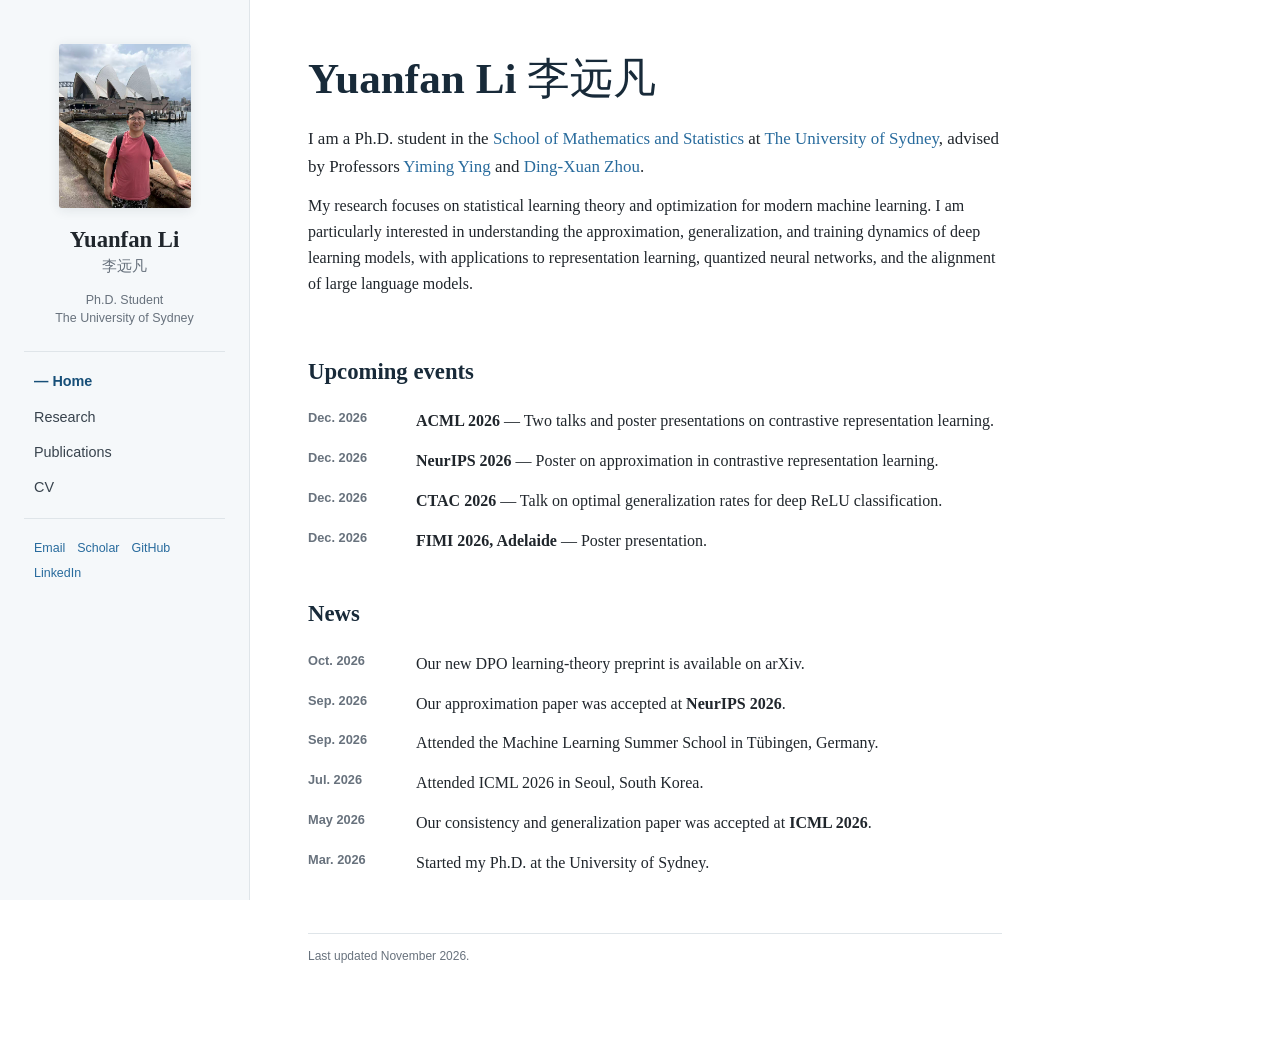
==== commit 068d3afb: "Revise research description and clean up content Updated research focus description and removed sect" ====
--- a/index.html
+++ b/index.html
@@ -31,7 +31,6 @@
 
   <main class="content">
     <header class="page-header home-header">
-      <p class="eyebrow">Statistical Learning Theory &amp; Optimization</p>
       <h1>Yuanfan Li <span lang="zh-CN">李远凡</span></h1>
       <p class="lead">
         I am a Ph.D. student in the
@@ -41,45 +40,13 @@
         and <a href="https://profiles.sydney.edu.au/dingxuan.zhou">Ding-Xuan Zhou</a>.
       </p>
       <p>
-        I develop theory for how modern learning systems represent data, generalize from
-        finite samples, and behave under optimization. My current interests span
-        representation learning, deep and quantized neural networks, and the alignment
-        and post-training of large language models.
+      My research focuses on statistical learning theory and optimization for modern machine learning.
+        I am particularly interested in understanding the approximation, generalization, and 
+        training dynamics of deep learning models, with applications to representation learning, 
+        quantized neural networks, and the alignment of large language models.
       </p>
     </header>
 
-    <section>
-      <div class="section-heading">
-        <h2>Research at a glance</h2>
-        <a href="research.html">Full research overview →</a>
-      </div>
-      <div class="direction-list">
-        <article>
-          <h3>Representation Learning</h3>
-          <p>Approximation, consistency, and generalization of contrastive learning, from PMI and spectral structure to downstream retrieval.</p>
-        </article>
-        <article>
-          <h3>Deep &amp; Quantized Networks</h3>
-          <p>Optimization and generalization of deep ReLU networks, with ongoing work on straight-through estimators and quantized training.</p>
-        </article>
-        <article>
-          <h3>LLM Alignment &amp; Post-training</h3>
-          <p>Statistical limits of preference optimization and theoretical questions in model alignment and post-training.</p>
-        </article>
-      </div>
-    </section>
-
-    <section class="featured-work">
-      <p class="label">Featured preprint</p>
-      <h2>Statistical Learning Theory for Direct Preference Optimization</h2>
-      <p class="authors">Joel Wills, <strong>Yuanfan Li</strong>, Yiming Ying, and Ding-Xuan Zhou.</p>
-      <p>
-        We ask what DPO can learn when human preferences do not follow the Bradley-Terry
-        model. A triangle-curl diagnostic isolates irreducible structural misspecification
-        from neural-network approximation and finite-sample estimation.
-      </p>
-      <p class="resource-links"><a href="https://arxiv.org/abs/2610.25856">Paper</a></p>
-    </section>
 
     <section>
       <h2>Upcoming events</h2>
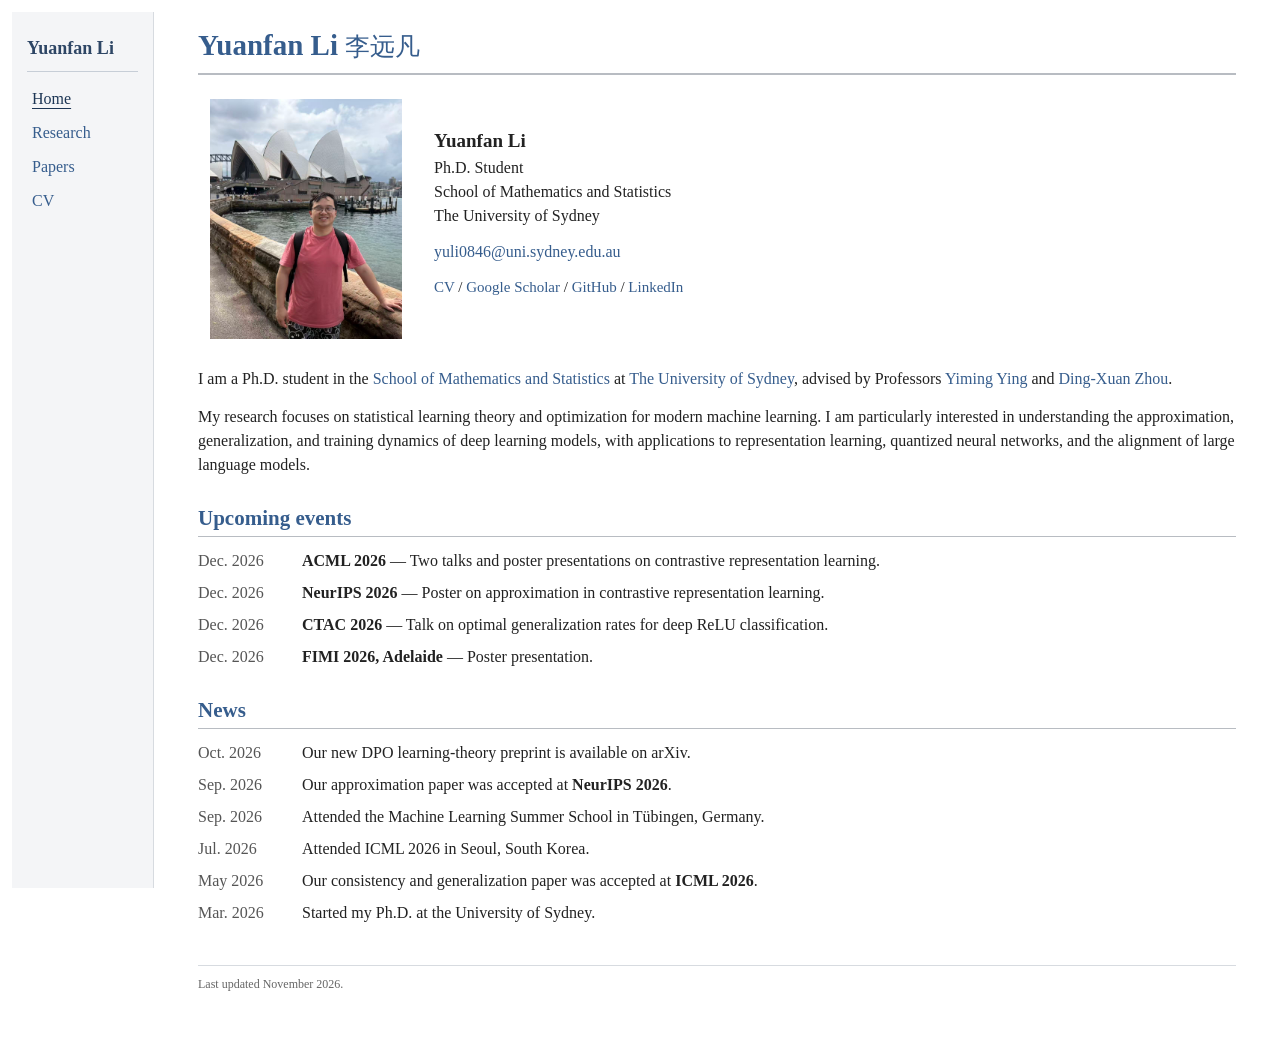
==== commit 73c5928f: "Adopt classic academic layout and consolidate papers" ====
--- a/index.html
+++ b/index.html
@@ -9,29 +9,34 @@
 </head>
 <body>
   <aside class="sidebar">
-    <a class="identity" href="index.html" aria-label="Yuanfan Li, home">
-      <img src="profile_new.jpg" alt="Portrait of Yuanfan Li" />
-      <span class="identity-name">Yuanfan Li</span>
-      <span lang="zh-CN">李远凡</span>
-    </a>
-    <p class="sidebar-role">Ph.D. Student<br />The University of Sydney</p>
+    <a class="site-name" href="index.html">Yuanfan Li</a>
     <nav class="site-nav" aria-label="Main navigation">
       <a class="active" aria-current="page" href="index.html">Home</a>
       <a href="research.html">Research</a>
-      <a href="publications.html">Publications</a>
+      <a href="papers.html">Papers</a>
       <a href="assets/CV_Yuanfan_Li.pdf">CV</a>
-    </nav>
-    <nav class="social-links" aria-label="Profile links">
-      <a href="mailto:yuli0846@uni.sydney.edu.au">Email</a>
-      <a href="https://scholar.google.com/citations?user=XxHOIxkAAAAJ">Scholar</a>
-      <a href="https://github.com/YuanfanLi2233">GitHub</a>
-      <a href="https://www.linkedin.com/in/yuanfan-li-424999355/">LinkedIn</a>
     </nav>
   </aside>
 
   <main class="content">
     <header class="page-header home-header">
       <h1>Yuanfan Li <span lang="zh-CN">李远凡</span></h1>
+      <div class="profile">
+        <img class="portrait" src="profile_new.jpg" alt="Yuanfan Li at the Sydney Opera House" />
+        <div class="profile-details">
+          <p><strong>Yuanfan Li</strong><br />
+          Ph.D. Student<br />
+          School of Mathematics and Statistics<br />
+          The University of Sydney</p>
+          <p><a href="mailto:yuli0846@uni.sydney.edu.au">yuli0846@uni.sydney.edu.au</a></p>
+          <p class="profile-links">
+            <a href="assets/CV_Yuanfan_Li.pdf">CV</a> /
+            <a href="https://scholar.google.com/citations?user=XxHOIxkAAAAJ">Google Scholar</a> /
+            <a href="https://github.com/YuanfanLi2233">GitHub</a> /
+            <a href="https://www.linkedin.com/in/yuanfan-li-424999355/">LinkedIn</a>
+          </p>
+        </div>
+      </div>
       <p class="lead">
         I am a Ph.D. student in the
         <a href="https://www.maths.usyd.edu.au/">School of Mathematics and Statistics</a>
--- a/style.css
+++ b/style.css
@@ -1,279 +1,113 @@
 :root {
-  --ink: #20262c;
-  --muted: #68727d;
-  --accent: #286b9d;
-  --accent-dark: #174f78;
-  --line: #dfe5e9;
-  --soft: #f5f8fa;
-  --sidebar: 250px;
+  --blue: #365d8d;
+  --text: #222;
+  --muted: #666;
+  --line: #b8bcc2;
 }
-
 * { box-sizing: border-box; }
-html { scroll-behavior: smooth; }
-
 body {
   margin: 0;
-  color: var(--ink);
   background: #fff;
+  color: var(--text);
   font-family: Georgia, "Times New Roman", "Noto Serif SC", serif;
   font-size: 16px;
-  line-height: 1.62;
+  line-height: 1.5;
 }
-
-a { color: var(--accent); text-decoration: none; }
-a:hover, a:focus-visible { color: var(--accent-dark); text-decoration: underline; }
-
+a { color: var(--blue); text-decoration: none; }
+a:hover { text-decoration: underline; }
+a:focus-visible, summary:focus-visible { outline: 2px solid var(--blue); outline-offset: 4px; }
 .sidebar {
   position: fixed;
-  inset: 0 auto 0 0;
-  width: var(--sidebar);
-  padding: 44px 34px 30px;
-  border-right: 1px solid var(--line);
-  background: var(--soft);
+  top: 12px;
+  bottom: 12px;
+  left: 12px;
+  width: 142px;
+  padding: 23px 15px;
+  background: #f4f5f7;
+  border-right: 1px solid #d7dbe0;
+  overflow-y: auto;
 }
-
-.identity { display: block; color: var(--ink); text-align: center; }
-.identity:hover { text-decoration: none; }
-
-.identity img {
+.site-name {
   display: block;
-  width: 132px;
-  height: 164px;
-  margin: 0 auto 18px;
-  border-radius: 3px;
-  object-fit: cover;
-  box-shadow: 0 2px 12px rgb(25 45 62 / 10%);
+  padding-bottom: 9px;
+  margin-bottom: 10px;
+  border-bottom: 1px solid #c7ced7;
+  color: #2e4665;
+  font-size: 18px;
+  font-weight: bold;
+  white-space: nowrap;
 }
-
-.identity-name { display: block; font-size: 1.42rem; font-weight: 700; line-height: 1.2; }
-.identity > span:last-child { color: var(--muted); font-size: 0.93rem; }
-
-.sidebar-role {
-  margin: 12px 0 24px;
-  color: var(--muted);
-  font-family: Arial, Helvetica, sans-serif;
-  font-size: 0.78rem;
-  line-height: 1.45;
-  text-align: center;
+.site-nav a { display: block; padding: 5px 5px; color: var(--blue); }
+.site-nav a.active { color: #1d3655; text-decoration: underline; text-underline-offset: 4px; }
+.content {
+  max-width: 1160px;
+  margin-left: 154px;
+  padding: 27px 44px 48px;
 }
-
-.site-nav {
-  margin: 0 -10px;
-  padding: 12px 0;
-  border-top: 1px solid var(--line);
+h1, h2, h3 { line-height: 1.3; }
+h1 {
+  margin: 0 0 24px;
+  padding-bottom: 8px;
+  border-bottom: 2px solid var(--line);
+  color: var(--blue);
+  font-size: 29px;
+}
+h1 span { font-size: 25px; font-weight: normal; }
+h2 {
+  margin: 28px 0 12px;
+  padding-bottom: 4px;
   border-bottom: 1px solid var(--line);
+  color: var(--blue);
+  font-size: 21px;
 }
-
-.site-nav a {
-  display: block;
-  padding: 6px 10px;
-  color: #38434d;
-  font-family: Arial, Helvetica, sans-serif;
-  font-size: 0.9rem;
+h3 { margin: 0 0 5px; font-size: 17px; font-weight: bold; }
+p { margin: 0 0 14px; }
+.profile {
+  display: flex;
+  align-items: center;
+  gap: 32px;
+  margin: 6px 12px 28px;
 }
-
-.site-nav a.active { color: var(--accent-dark); font-weight: 700; }
-.site-nav a.active::before { content: "— "; }
-
-.social-links {
-  display: flex;
-  flex-wrap: wrap;
-  gap: 5px 12px;
-  margin-top: 19px;
-  font-family: Arial, Helvetica, sans-serif;
-  font-size: 0.78rem;
+.portrait { display: block; width: 192px; height: 240px; object-fit: cover; }
+.profile-details { min-width: 0; }
+.profile-details strong { font-size: 19px; }
+.profile-details p { margin-bottom: 12px; }
+.profile-links { font-size: 15px; }
+.profile-links a { white-space: nowrap; }
+.dated-list { padding: 0; margin: 0; list-style: none; }
+.dated-list li { display: grid; grid-template-columns: 92px 1fr; gap: 12px; margin: 8px 0; }
+.dated-list span { color: #555; white-space: nowrap; }
+.dated-list p { margin: 0; }
+.research-area { margin-bottom: 28px; }
+.topic-tags { display: flex; flex-wrap: wrap; gap: 5px 18px; padding: 0; list-style: none; color: var(--muted); font-size: 14px; font-style: italic; }
+.papers-link { margin-top: 30px; }
+.publication { margin: 20px 0 25px; }
+.authors { margin-bottom: 4px; }
+.publication > p { margin-bottom: 5px; }
+.resource-links { display: flex; gap: 12px; font-size: 15px; }
+.resource-links a::before { content: "["; }
+.resource-links a::after { content: "]"; }
+.paper-details { margin-top: 9px; font-size: 15px; }
+.paper-details summary { cursor: pointer; color: #53647a; }
+.paper-details[open] summary { margin-bottom: 10px; }
+.paper-details p { margin: 10px 0; }
+.key-points { padding-left: 22px; }
+.key-points li { margin: 4px 0; }
+footer { margin-top: 40px; padding-top: 9px; border-top: 1px solid #d7dbe0; color: var(--muted); font-size: 12px; }
+@media (max-width: 760px) {
+  .sidebar { position: static; width: auto; padding: 14px 20px; border: 0; border-bottom: 1px solid #d7dbe0; }
+  .site-name { margin: 0 0 6px; padding: 0; border: 0; }
+  .site-nav { display: flex; flex-wrap: wrap; gap: 9px 22px; }
+  .site-nav a { padding: 3px 0; }
+  .content { margin: 0; padding: 25px 22px 40px; }
+  .profile { margin: 0 0 24px; gap: 22px; }
+  .portrait { width: 150px; height: 188px; }
+  h1 { font-size: 27px; }
+  .profile-details { font-size: 14px; overflow-wrap: anywhere; }
 }
-
-.content {
-  width: min(810px, calc(100% - var(--sidebar)));
-  margin-left: var(--sidebar);
-  padding: 55px 58px 72px;
+@media (max-width: 480px) {
+  .profile { flex-direction: column; align-items: center; text-align: center; gap: 18px; }
+  .portrait { width: 176px; height: 220px; }
+  .profile-details { font-size: 15px; }
+  .dated-list li { grid-template-columns: 80px 1fr; gap: 8px; font-size: 15px; }
 }
-
-.page-header { margin-bottom: 38px; }
-.home-header { padding-bottom: 9px; }
-
-.eyebrow, .label, .venue {
-  margin: 0 0 5px;
-  color: var(--accent-dark);
-  font-family: Arial, Helvetica, sans-serif;
-  font-size: 0.78rem;
-  font-weight: 700;
-  letter-spacing: 0.06em;
-  text-transform: uppercase;
-}
-
-h1, h2, h3 { color: #182a39; }
-h1 { margin: 0 0 22px; font-size: clamp(2rem, 5vw, 2.7rem); line-height: 1.12; }
-h1 span { font-weight: 400; }
-h2 { margin: 38px 0 15px; font-size: 1.42rem; line-height: 1.3; }
-h3 { margin: 0 0 5px; font-size: 1.08rem; line-height: 1.35; }
-p { margin: 0 0 13px; }
-.lead { font-size: 1.06rem; }
-
-.section-heading {
-  display: flex;
-  align-items: baseline;
-  justify-content: space-between;
-  gap: 20px;
-  border-bottom: 1px solid var(--line);
-}
-
-.section-heading h2 { margin-bottom: 7px; }
-.section-heading > a { flex: none; font-family: Arial, Helvetica, sans-serif; font-size: 0.8rem; }
-.direction-list { border-bottom: 1px solid var(--line); }
-
-.direction-list article {
-  display: grid;
-  grid-template-columns: 190px 1fr;
-  gap: 24px;
-  padding: 17px 0;
-  border-top: 1px solid var(--line);
-}
-
-.direction-list article:first-child { border-top: 0; }
-.direction-list p { margin: 0; color: #4f5a64; }
-
-.featured-work {
-  margin: 38px 0 8px;
-  padding: 24px 27px 21px;
-  border-left: 4px solid var(--accent);
-  background: var(--soft);
-}
-
-.featured-work h2 { margin: 2px 0 8px; }
-.authors { color: var(--muted); font-size: 0.93rem; }
-
-.resource-links {
-  display: flex;
-  gap: 9px;
-  margin: 14px 0 0;
-  font-family: Arial, Helvetica, sans-serif;
-  font-size: 0.82rem;
-  font-weight: 700;
-}
-
-.resource-links a {
-  padding: 3px 10px;
-  border: 1px solid #b7c9d7;
-  border-radius: 999px;
-  background: #fff;
-}
-
-.resource-links a:hover { text-decoration: none; }
-.dated-list { margin: 0; padding: 0; list-style: none; }
-
-.dated-list li {
-  display: grid;
-  grid-template-columns: 92px 1fr;
-  gap: 16px;
-  padding: 7px 0;
-}
-
-.dated-list span {
-  color: var(--muted);
-  font-family: Arial, Helvetica, sans-serif;
-  font-size: 0.8rem;
-  font-weight: 600;
-}
-
-.dated-list p { margin: 0; }
-.page-intro { max-width: 710px; color: #48545e; font-size: 1.06rem; }
-
-.research-area {
-  margin: 28px 0;
-  padding: 0 0 25px 22px;
-  border-bottom: 1px solid var(--line);
-  border-left: 3px solid #c9d9e5;
-}
-
-.research-area h2 { margin: 0 0 10px; }
-
-.topic-tags {
-  display: flex;
-  flex-wrap: wrap;
-  gap: 7px;
-  margin: 13px 0 0;
-  padding: 0;
-  list-style: none;
-}
-
-.topic-tags li {
-  padding: 3px 9px;
-  border-radius: 999px;
-  color: #53616d;
-  background: var(--soft);
-  font-family: Arial, Helvetica, sans-serif;
-  font-size: 0.75rem;
-}
-
-.project-list { margin-top: 15px; }
-.project { padding: 24px 0 25px; border-top: 1px solid var(--line); }
-.project:first-child { border-top: 0; }
-.project h3 { font-size: 1.24rem; }
-.project-question { margin: 12px 0 8px; color: #263d50; font-weight: 700; }
-.key-points { margin: 8px 0 0; padding-left: 21px; }
-.key-points li { margin: 6px 0; }
-
-.publication-group { margin-top: 34px; }
-.publication-group > h2 { padding-bottom: 7px; border-bottom: 1px solid var(--line); }
-.publication { padding: 19px 0; border-bottom: 1px solid var(--line); }
-.publication h3 { font-size: 1.12rem; }
-.publication p { margin-bottom: 7px; }
-
-footer {
-  margin-top: 50px;
-  padding-top: 13px;
-  border-top: 1px solid var(--line);
-  color: var(--muted);
-  font-family: Arial, Helvetica, sans-serif;
-  font-size: 0.75rem;
-}
-
-@media (max-width: 760px) {
-  .sidebar {
-    position: static;
-    width: auto;
-    padding: 22px 20px 14px;
-    border-right: 0;
-    border-bottom: 1px solid var(--line);
-  }
-
-  .identity {
-    display: grid;
-    grid-template-columns: 56px 1fr;
-    grid-template-rows: auto auto;
-    column-gap: 13px;
-    align-items: end;
-    text-align: left;
-  }
-
-  .identity img { grid-row: 1 / 3; width: 56px; height: 68px; margin: 0; }
-  .identity-name { font-size: 1.18rem; }
-  .identity > span:last-child { align-self: start; }
-  .sidebar-role { display: none; }
-
-  .site-nav {
-    display: flex;
-    flex-wrap: wrap;
-    gap: 4px 18px;
-    margin: 17px 0 0;
-    padding: 11px 0 0;
-    border-bottom: 0;
-  }
-
-  .site-nav a { padding: 2px 0; }
-  .site-nav a.active::before { content: ""; }
-  .social-links { margin-top: 10px; }
-  .content { width: auto; margin: 0; padding: 36px 21px 55px; }
-  .direction-list article { grid-template-columns: 1fr; gap: 4px; }
-  .section-heading { align-items: flex-end; }
-  .section-heading > a { margin-bottom: 8px; }
-}
-
-@media (max-width: 480px) {
-  .section-heading { display: block; }
-  .section-heading > a { display: block; margin: -7px 0 10px; }
-  .featured-work { padding: 20px; }
-  .dated-list li { grid-template-columns: 82px 1fr; gap: 10px; }
-}
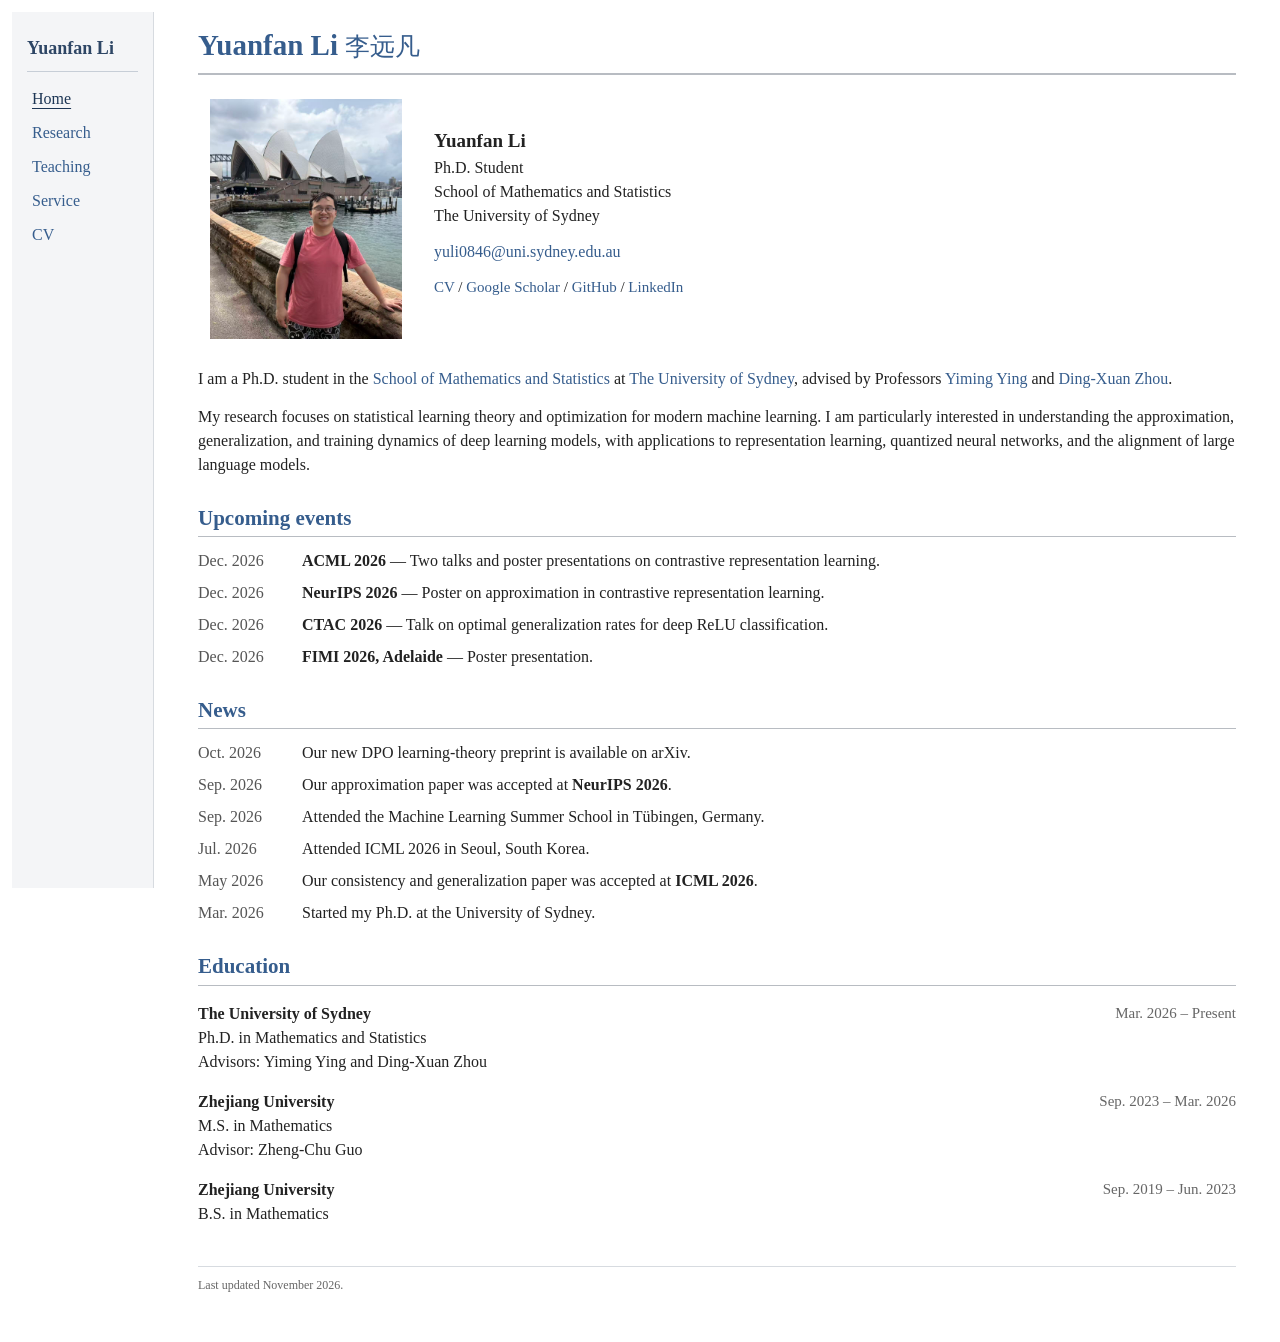
==== commit 9ab42547: "Simplify research navigation and add education teaching and service" ====
--- a/index.html
+++ b/index.html
@@ -13,7 +13,8 @@
     <nav class="site-nav" aria-label="Main navigation">
       <a class="active" aria-current="page" href="index.html">Home</a>
       <a href="research.html">Research</a>
-      <a href="papers.html">Papers</a>
+      <a href="teaching.html">Teaching</a>
+      <a href="service.html">Service</a>
       <a href="assets/CV_Yuanfan_Li.pdf">CV</a>
     </nav>
   </aside>
@@ -75,6 +76,26 @@
       </ul>
     </section>
 
+    <section>
+      <h2>Education</h2>
+      <ul class="education-list">
+        <li>
+          <strong>The University of Sydney</strong> <span class="education-date">Mar. 2026 – Present</span><br />
+          Ph.D. in Mathematics and Statistics<br />
+          Advisors: Yiming Ying and Ding-Xuan Zhou
+        </li>
+        <li>
+          <strong>Zhejiang University</strong> <span class="education-date">Sep. 2023 – Mar. 2026</span><br />
+          M.S. in Mathematics<br />
+          Advisor: Zheng-Chu Guo
+        </li>
+        <li>
+          <strong>Zhejiang University</strong> <span class="education-date">Sep. 2019 – Jun. 2023</span><br />
+          B.S. in Mathematics
+        </li>
+      </ul>
+    </section>
+
     <footer>Last updated November 2026.</footer>
   </main>
 </body>
--- a/style.css
+++ b/style.css
@@ -80,7 +80,11 @@
 .dated-list p { margin: 0; }
 .research-area { margin-bottom: 28px; }
 .topic-tags { display: flex; flex-wrap: wrap; gap: 5px 18px; padding: 0; list-style: none; color: var(--muted); font-size: 14px; font-style: italic; }
-.papers-link { margin-top: 30px; }
+.education-list { margin: 0; padding: 0; list-style: none; }
+.education-list li { margin: 16px 0; }
+.education-date { float: right; color: var(--muted); font-size: 15px; }
+.service-list { padding-left: 22px; }
+.service-list li { margin: 8px 0; }
 .publication { margin: 20px 0 25px; }
 .authors { margin-bottom: 4px; }
 .publication > p { margin-bottom: 5px; }
@@ -95,6 +99,7 @@
 .key-points li { margin: 4px 0; }
 footer { margin-top: 40px; padding-top: 9px; border-top: 1px solid #d7dbe0; color: var(--muted); font-size: 12px; }
 @media (max-width: 760px) {
+  .education-date { float: none; display: block; font-size: 14px; }
   .sidebar { position: static; width: auto; padding: 14px 20px; border: 0; border-bottom: 1px solid #d7dbe0; }
   .site-name { margin: 0 0 6px; padding: 0; border: 0; }
   .site-nav { display: flex; flex-wrap: wrap; gap: 9px 22px; }
